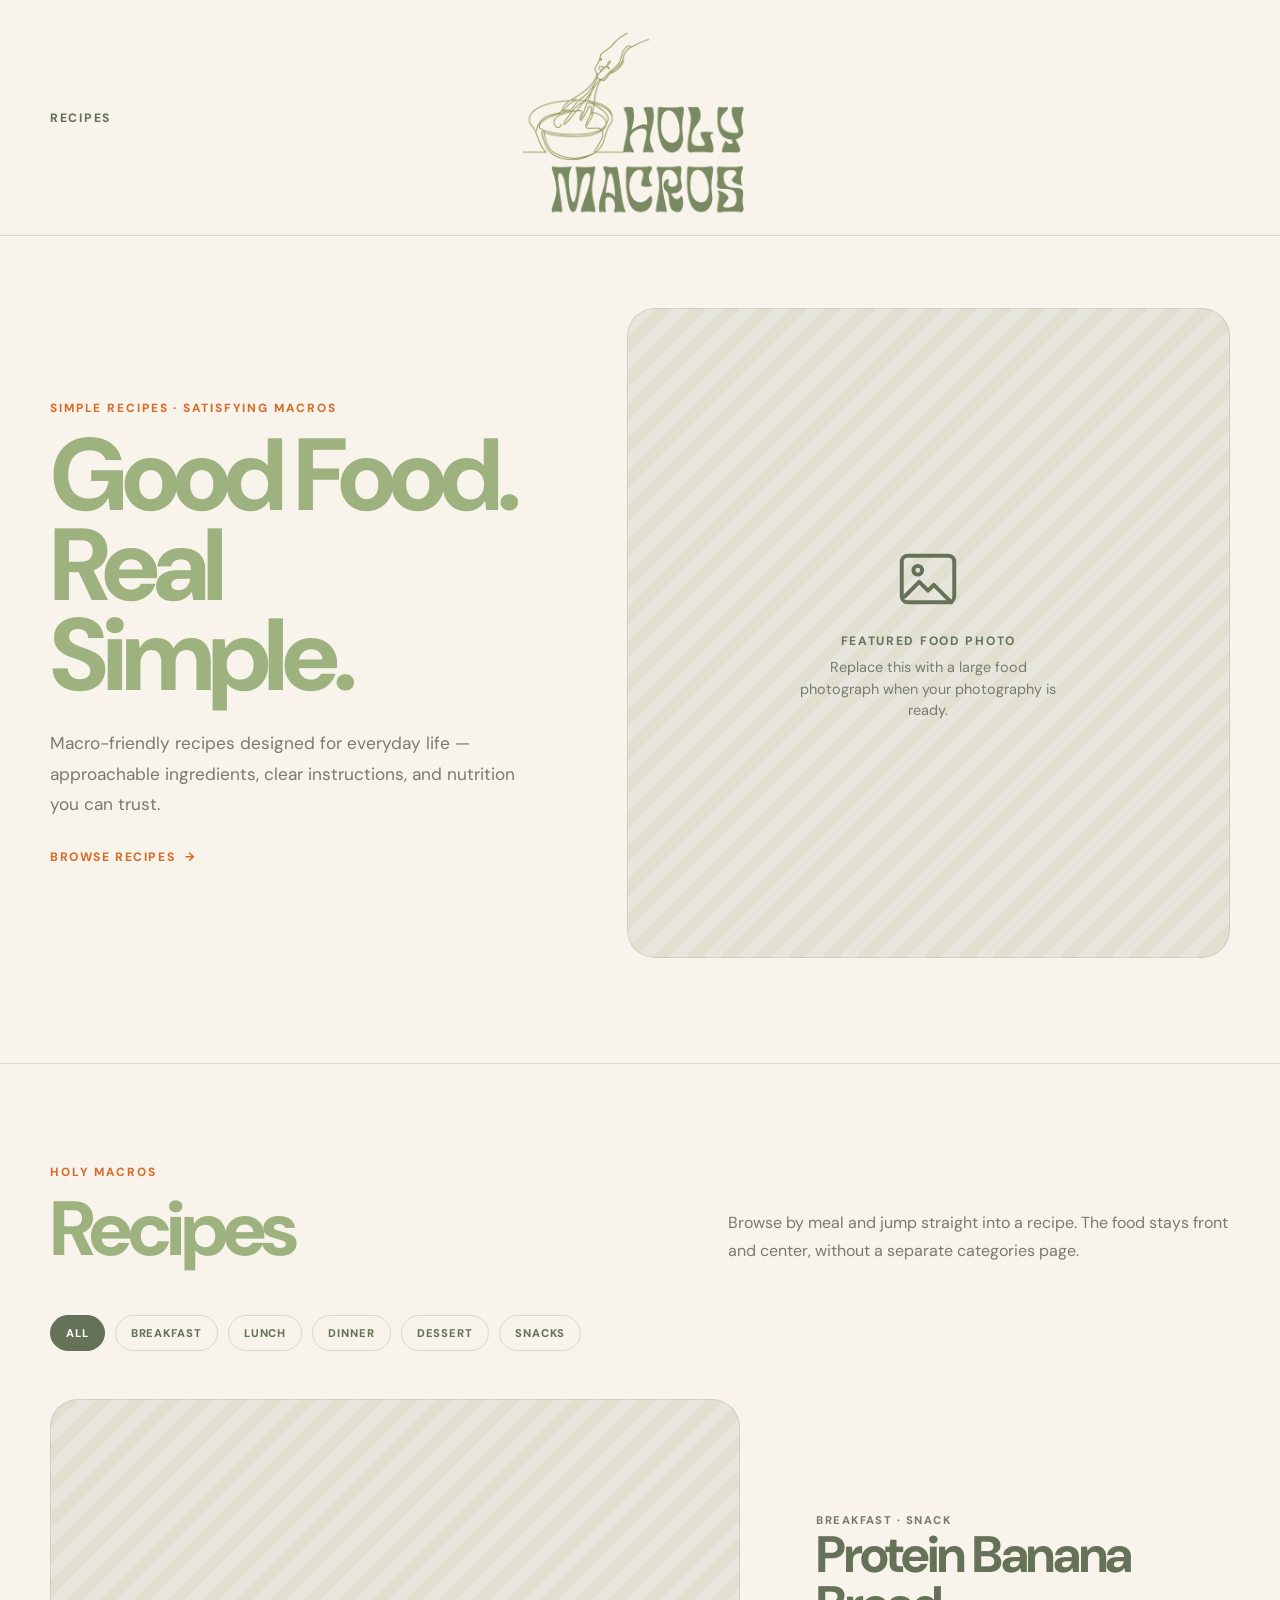
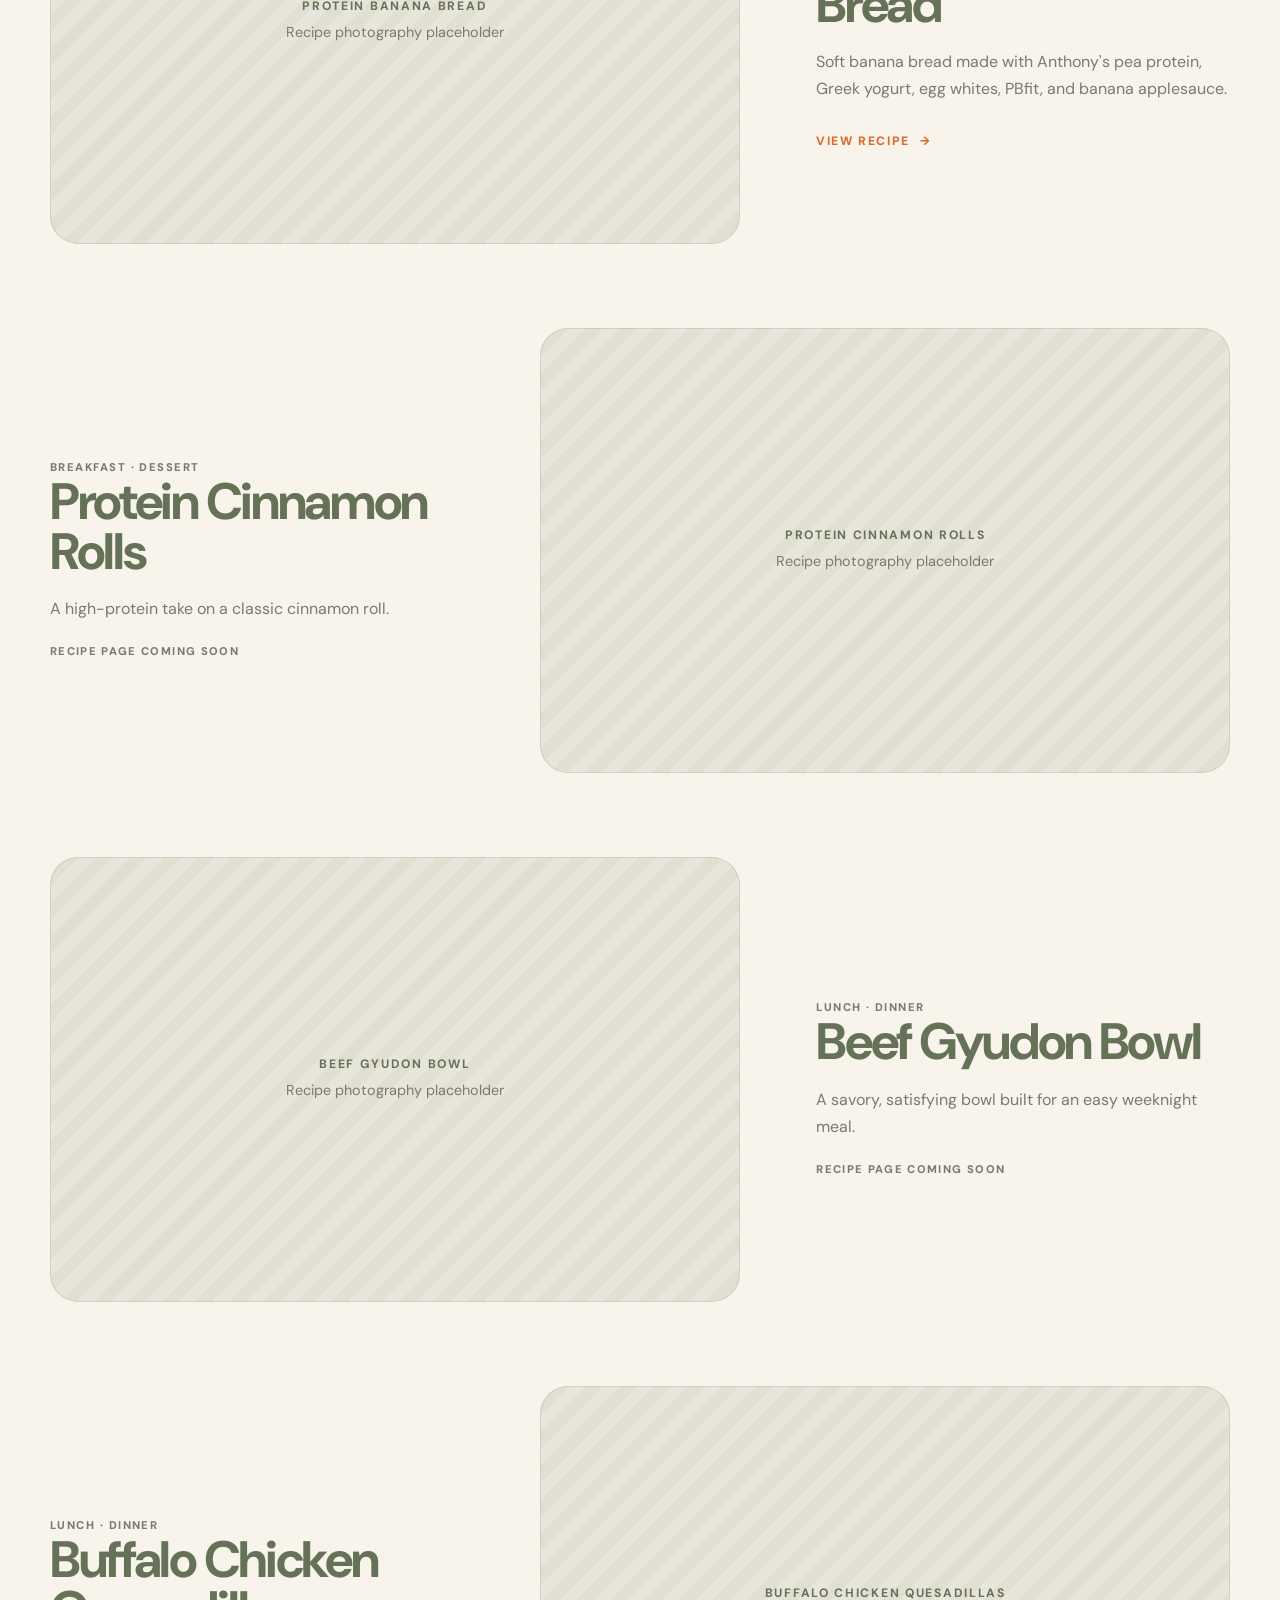
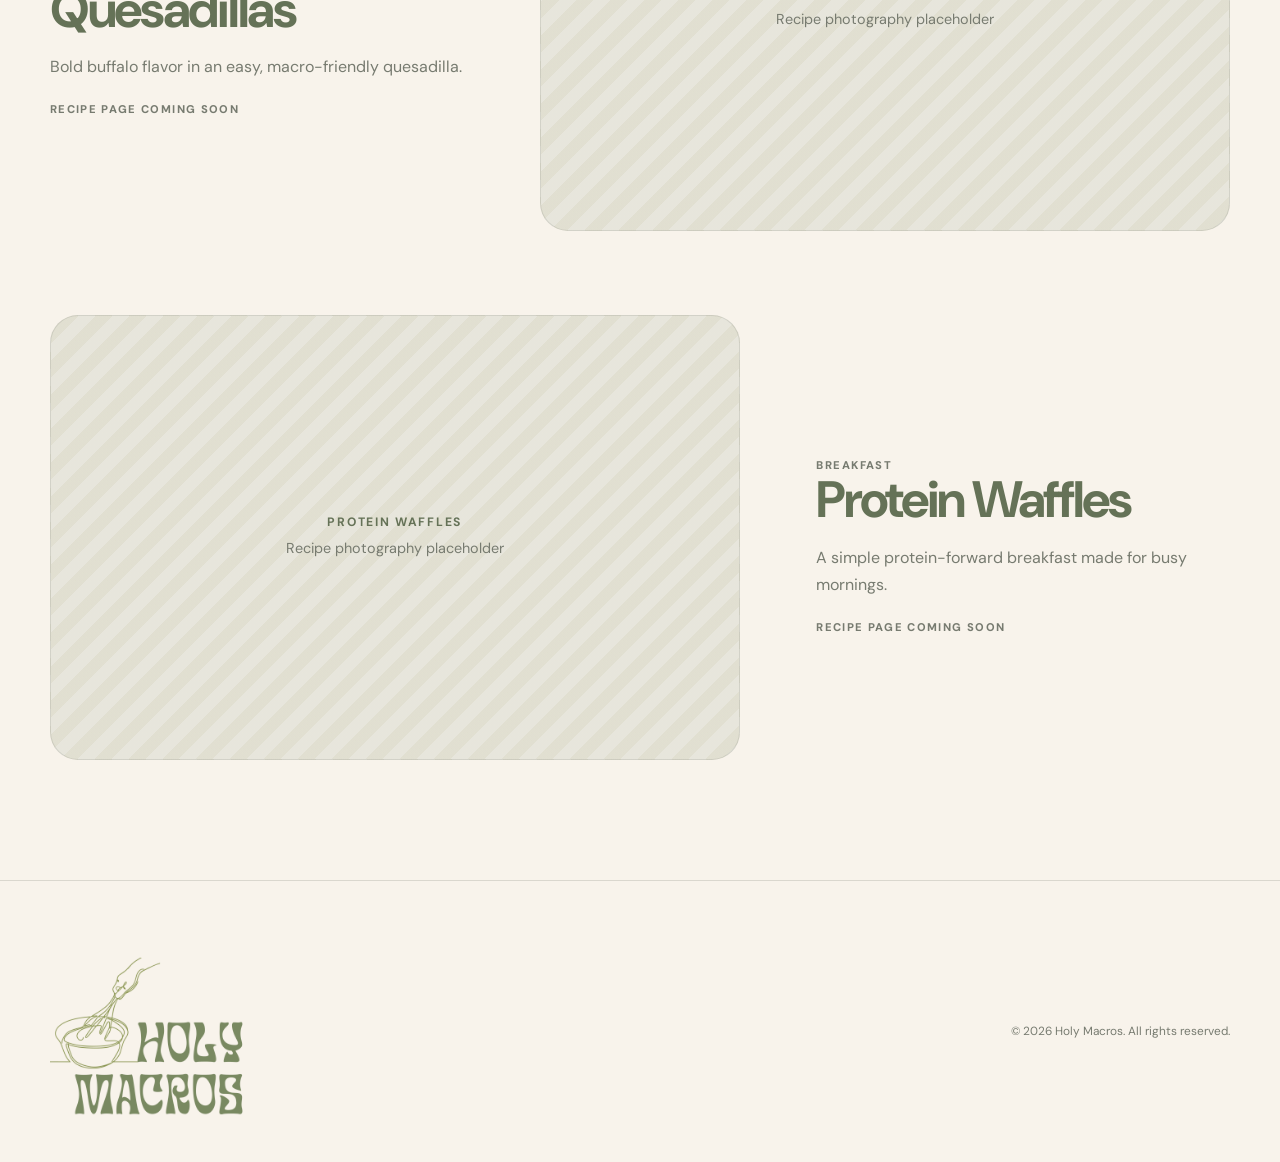
==== index.html @ 61cc047d "Update index.html" ====
<!doctype html>
<html lang="en">
<head>
  <meta charset="utf-8">
  <meta name="viewport" content="width=device-width,initial-scale=1">
  <meta name="description" content="Holy Macros — simple, macro-friendly recipes designed for real life.">
  <meta name="theme-color" content="#F8F3EB">
  <title>Holy Macros</title>
  <link rel="preconnect" href="https://fonts.googleapis.com">
  <link rel="preconnect" href="https://fonts.gstatic.com" crossorigin>
  <link href="https://fonts.googleapis.com/css2?family=DM+Sans:wght@400;500;600;700;800&display=swap" rel="stylesheet">
  <link rel="stylesheet" href="css/style.css">
</head>
<body>
<header class="site-header">
  <div class="container header-inner">
    <nav class="site-nav" aria-label="Main navigation">
      <a href="#recipes">Recipes</a>
    </nav>

    <a class="brand" href="#top" aria-label="Holy Macros home">
      <img src="assets/logo.png" alt="Holy Macros">
    </a>

    <div class="header-actions">
     
      <button class="icon-link mobile-menu-button" type="button" data-menu-button aria-label="Open menu" aria-expanded="false">
        <svg viewBox="0 0 24 24" aria-hidden="true"><path d="M4 7h16M4 12h16M4 17h16"></path></svg>
      </button>
    </div>
  </div>
</header>

<div class="mobile-menu" data-mobile-menu aria-hidden="true">
  <button class="mobile-close" data-mobile-close type="button" aria-label="Close menu">×</button>
  <nav aria-label="Mobile navigation">
    <a href="#top">Home</a>
    <a href="#recipes">Recipes</a>
  </nav>
</div>

<main id="top">
  <section class="home-hero">
    <div class="container home-hero-grid">
      <div>
        <p class="eyebrow">Simple recipes · Satisfying macros</p>
        <h1>Good Food.<br>Real Simple.</h1>
        <p class="home-hero-copy">Macro-friendly recipes designed for everyday life — approachable ingredients, clear instructions, and nutrition you can trust.</p>
        <a class="text-cta" href="#recipes">Browse Recipes <span aria-hidden="true">→</span></a>
      </div>

      <div class="photo-placeholder" role="img" aria-label="Featured food photography placeholder">
        <div>
          <svg class="placeholder-icon" viewBox="0 0 24 24" aria-hidden="true"><rect x="3" y="4" width="18" height="16" rx="2"></rect><circle cx="8.5" cy="9" r="1.5"></circle><path d="m4 18 5-5 3 3 2-2 6 6"></path></svg>
          <strong>Featured Food Photo</strong>
          <span>Replace this with a large food photograph when your photography is ready.</span>
        </div>
      </div>
    </div>
  </section>

  <section class="recipes-section" id="recipes">
    <div class="container">
      <div class="section-heading">
        <div>
          <p class="eyebrow">Holy Macros</p>
          <h2 class="section-title">Recipes</h2>
        </div>
        <p class="section-intro">Browse by meal and jump straight into a recipe. The food stays front and center, without a separate categories page.</p>
      </div>

      <div class="recipe-filters" aria-label="Filter recipes">
        <button class="filter-button active" data-filter="all" type="button">All</button>
        <button class="filter-button" data-filter="breakfast" type="button">Breakfast</button>
        <button class="filter-button" data-filter="lunch" type="button">Lunch</button>
        <button class="filter-button" data-filter="dinner" type="button">Dinner</button>
        <button class="filter-button" data-filter="dessert" type="button">Dessert</button>
        <button class="filter-button" data-filter="snacks" type="button">Snacks</button>
      </div>

      <div class="recipe-list">
        <article class="recipe-preview" data-category="breakfast snacks">
          <div class="photo-placeholder preview-photo" role="img" aria-label="Protein Banana Bread photography placeholder">
            <div><strong>Protein Banana Bread</strong><span>Recipe photography placeholder</span></div>
          </div>
          <div>
            <p class="recipe-meta-line">Breakfast · Snack</p>
            <h3>Protein Banana Bread</h3>
            <p>Soft banana bread made with Anthony's pea protein, Greek yogurt, egg whites, PBfit, and banana applesauce.</p>
            <a class="text-cta" href="recipes/protein-banana-bread.html">View Recipe <span aria-hidden="true">→</span></a>
          </div>
        </article>

        <article class="recipe-preview" data-category="breakfast dessert">
          <div class="photo-placeholder preview-photo"><div><strong>Protein Cinnamon Rolls</strong><span>Recipe photography placeholder</span></div></div>
          <div><p class="recipe-meta-line">Breakfast · Dessert</p><h3>Protein Cinnamon Rolls</h3><p>A high-protein take on a classic cinnamon roll.</p><span class="coming-soon">Recipe page coming soon</span></div>
        </article>

        <article class="recipe-preview" data-category="lunch dinner">
          <div class="photo-placeholder preview-photo"><div><strong>Beef Gyudon Bowl</strong><span>Recipe photography placeholder</span></div></div>
          <div><p class="recipe-meta-line">Lunch · Dinner</p><h3>Beef Gyudon Bowl</h3><p>A savory, satisfying bowl built for an easy weeknight meal.</p><span class="coming-soon">Recipe page coming soon</span></div>
        </article>

        <article class="recipe-preview" data-category="lunch dinner">
          <div class="photo-placeholder preview-photo"><div><strong>Buffalo Chicken Quesadillas</strong><span>Recipe photography placeholder</span></div></div>
          <div><p class="recipe-meta-line">Lunch · Dinner</p><h3>Buffalo Chicken Quesadillas</h3><p>Bold buffalo flavor in an easy, macro-friendly quesadilla.</p><span class="coming-soon">Recipe page coming soon</span></div>
        </article>

        <article class="recipe-preview" data-category="breakfast">
          <div class="photo-placeholder preview-photo"><div><strong>Protein Waffles</strong><span>Recipe photography placeholder</span></div></div>
          <div><p class="recipe-meta-line">Breakfast</p><h3>Protein Waffles</h3><p>A simple protein-forward breakfast made for busy mornings.</p><span class="coming-soon">Recipe page coming soon</span></div>
        </article>
      </div>
    </div>
  </section>
</main>

<footer class="site-footer">
  <div class="container footer-inner">
    <a href="#top"><img class="footer-logo" src="assets/logo.png" alt="Holy Macros"></a>
    <div class="copyright">© <span data-current-year></span> Holy Macros. All rights reserved.</div>
  </div>
</footer>

<script src="js/script.js"></script>
</body>
</html>
---- css/style.css ----
:root {
  --cream: #F8F3EB;
  --cream-deep: #EFE8DB;
  --green: #9DB27F;
  --green-dark: #657257;
  --orange: #D96B2B;
  --ink: #3F4439;
  --muted: #777B70;
  --line: rgba(63, 68, 57, 0.16);
  --content: 1180px;
}

* { box-sizing: border-box; }
html { scroll-behavior: smooth; }
body {
  margin: 0;
  min-width: 320px;
  background: var(--cream);
  color: var(--ink);
  font-family: "DM Sans", Arial, sans-serif;
  -webkit-font-smoothing: antialiased;
}
body.menu-open { overflow: hidden; }
img { display: block; max-width: 100%; }
a { color: inherit; text-decoration: none; }
button, input { font: inherit; }
button { cursor: pointer; }

.container {
  width: min(calc(100% - 40px), var(--content));
  margin-inline: auto;
}

.eyebrow {
  margin: 0 0 14px;
  color: var(--orange);
  font-size: 0.74rem;
  font-weight: 800;
  letter-spacing: 0.16em;
  text-transform: uppercase;
}

.site-header {
  position: sticky;
  top: 0;
  z-index: 30;
  border-bottom: 1px solid var(--line);
  background: rgba(248, 243, 235, 0.97);
  backdrop-filter: blur(12px);
}

.header-inner {
  min-height: 108px;
  display: grid;
  grid-template-columns: 1fr auto 1fr;
  align-items: center;
  gap: 24px;
}

.site-nav {
  display: flex;
  align-items: center;
  gap: 28px;
}

.site-nav a,
.header-link {
  color: var(--green-dark);
  font-size: 0.76rem;
  font-weight: 800;
  letter-spacing: 0.14em;
  text-transform: uppercase;
}

.brand {
  width: 235px;
  justify-self: center;
}

.header-actions {
  justify-self: end;
  display: flex;
  align-items: center;
  gap: 8px;
}

.icon-link {
  width: 42px;
  height: 42px;
  display: grid;
  place-items: center;
  border-radius: 50%;
  color: var(--green-dark);
}

.icon-link:hover,
.icon-link:focus-visible {
  color: var(--orange);
  background: rgba(157, 178, 127, 0.13);
}

.icon-link svg {
  width: 21px;
  height: 21px;
  fill: none;
  stroke: currentColor;
  stroke-width: 1.8;
  stroke-linecap: round;
  stroke-linejoin: round;
}

.mobile-menu-button { display: none; border: 0; background: transparent; }

.mobile-menu {
  position: fixed;
  inset: 0;
  z-index: 60;
  display: grid;
  place-items: center;
  background: rgba(248, 243, 235, 0.99);
  opacity: 0;
  pointer-events: none;
  transition: opacity 180ms ease;
}

.mobile-menu.open {
  opacity: 1;
  pointer-events: auto;
}

.mobile-menu nav {
  display: grid;
  gap: 24px;
  text-align: center;
}

.mobile-menu nav a {
  color: var(--green-dark);
  font-size: 2.1rem;
  font-weight: 800;
}

.mobile-close {
  position: absolute;
  top: 22px;
  right: 22px;
  border: 0;
  background: transparent;
  color: var(--green-dark);
  font-size: 2rem;
}

/* Homepage */
.home-hero { padding: 72px 0 105px; }

.home-hero-grid {
  display: grid;
  grid-template-columns: minmax(0, 0.88fr) minmax(440px, 1.12fr);
  gap: clamp(50px, 8vw, 105px);
  align-items: center;
}

.home-hero h1,
.recipe-hero h1,
.section-title {
  margin: 0;
  color: var(--green);
  font-weight: 800;
  letter-spacing: -0.06em;
}

.home-hero h1 {
  font-size: clamp(4rem, 8vw, 7.8rem);
  line-height: 0.88;
}

.home-hero-copy {
  max-width: 560px;
  margin: 28px 0 0;
  color: var(--muted);
  font-size: 1.08rem;
  line-height: 1.75;
}

.text-cta {
  display: inline-flex;
  align-items: center;
  gap: 10px;
  margin-top: 30px;
  color: var(--orange);
  font-size: 0.76rem;
  font-weight: 800;
  letter-spacing: 0.13em;
  text-transform: uppercase;
}

.photo-placeholder {
  min-height: 560px;
  display: grid;
  place-items: center;
  padding: 34px;
  border: 1px solid rgba(63, 68, 57, 0.12);
  border-radius: 28px;
  background:
    linear-gradient(rgba(157,178,127,.07), rgba(157,178,127,.07)),
    repeating-linear-gradient(-45deg, rgba(255,255,255,.23) 0, rgba(255,255,255,.23) 12px, rgba(157,178,127,.03) 12px, rgba(157,178,127,.03) 24px),
    #E8E4DA;
  color: var(--green-dark);
  text-align: center;
}

.home-hero .photo-placeholder { min-height: 650px; }

.placeholder-icon {
  width: 70px;
  height: 70px;
  margin: 0 auto 14px;
  fill: none;
  stroke: currentColor;
  stroke-width: 1.35;
  stroke-linecap: round;
  stroke-linejoin: round;
}

.photo-placeholder strong {
  display: block;
  font-size: 0.76rem;
  letter-spacing: 0.14em;
  text-transform: uppercase;
}

.photo-placeholder span {
  display: block;
  max-width: 270px;
  margin: 8px auto 0;
  color: var(--muted);
  font-size: 0.9rem;
  line-height: 1.5;
}

.recipes-section {
  padding: 100px 0 120px;
  border-top: 1px solid var(--line);
}

.section-heading {
  display: grid;
  grid-template-columns: 1fr 0.8fr;
  gap: 50px;
  align-items: end;
  margin-bottom: 50px;
}

.section-title {
  font-size: clamp(3rem, 6vw, 5.8rem);
  line-height: 0.92;
}

.section-intro {
  margin: 0;
  color: var(--muted);
  line-height: 1.75;
}

.recipe-filters {
  display: flex;
  flex-wrap: wrap;
  gap: 10px;
  margin-bottom: 48px;
}

.filter-button {
  padding: 10px 15px;
  border: 1px solid var(--line);
  border-radius: 999px;
  background: transparent;
  color: var(--green-dark);
  font-size: 0.7rem;
  font-weight: 800;
  letter-spacing: 0.08em;
  text-transform: uppercase;
}

.filter-button:hover,
.filter-button.active {
  border-color: var(--green-dark);
  background: var(--green-dark);
  color: #fff;
}

.recipe-list {
  display: grid;
  gap: 84px;
}

.recipe-preview {
  display: grid;
  grid-template-columns: 1.25fr 0.75fr;
  gap: clamp(35px, 6vw, 80px);
  align-items: center;
}

.recipe-preview:nth-child(even) {
  grid-template-columns: 0.75fr 1.25fr;
}

.recipe-preview:nth-child(even) .preview-photo { order: 2; }

.preview-photo { min-height: 445px; }

.recipe-meta-line {
  margin: 0 0 12px;
  color: var(--orange);
  font-size: 0.7rem;
  font-weight: 800;
  letter-spacing: 0.13em;
  text-transform: uppercase;
}

.recipe-preview h3 {
  margin: 0;
  color: var(--green-dark);
  font-size: clamp(2.2rem, 4vw, 4.3rem);
  line-height: 0.98;
  letter-spacing: -0.045em;
}

.recipe-preview p {
  margin: 18px 0 0;
  color: var(--muted);
  line-height: 1.7;
}

.coming-soon {
  display: inline-block;
  margin-top: 22px;
  color: var(--muted);
  font-size: 0.7rem;
  font-weight: 800;
  letter-spacing: 0.12em;
  text-transform: uppercase;
}

/* Recipe page */
.breadcrumb {
  padding: 28px 0 0;
  color: var(--muted);
  font-size: 0.76rem;
}

.breadcrumb a:hover { color: var(--orange); }

.recipe-hero { padding: 45px 0 90px; }

.recipe-hero-grid {
  display: grid;
  grid-template-columns: minmax(0, 0.92fr) minmax(460px, 1.08fr);
  gap: clamp(50px, 7vw, 92px);
  align-items: center;
}

.recipe-hero h1 {
  font-size: clamp(3.8rem, 7.3vw, 7rem);
  line-height: 0.89;
}

.recipe-intro {
  max-width: 585px;
  margin: 26px 0 0;
  color: var(--muted);
  font-size: 1.04rem;
  line-height: 1.75;
}

.recipe-meta-grid {
  display: grid;
  grid-template-columns: repeat(3, 1fr);
  gap: 18px;
  margin-top: 30px;
  padding-top: 25px;
  border-top: 1px solid var(--line);
}

.recipe-meta-grid small,
.fact small {
  display: block;
  margin-bottom: 6px;
  color: var(--muted);
  font-size: 0.67rem;
  font-weight: 800;
  letter-spacing: 0.11em;
  text-transform: uppercase;
}

.recipe-meta-grid strong { font-size: 0.94rem; }

.macro-card {
  margin-top: 30px;
  padding: 25px 0;
  border-top: 1px solid var(--line);
  border-bottom: 1px solid var(--line);
}

.macro-heading {
  display: flex;
  justify-content: space-between;
  gap: 18px;
  align-items: end;
  margin-bottom: 18px;
}

.macro-heading strong {
  color: var(--green-dark);
  font-size: 0.8rem;
  letter-spacing: 0.1em;
  text-transform: uppercase;
}

.macro-heading span {
  color: var(--muted);
  font-size: 0.75rem;
}

.macro-grid {
  display: grid;
  grid-template-columns: repeat(4, 1fr);
  gap: 12px;
}

.macro {
  padding-right: 10px;
  border-right: 1px solid var(--line);
}

.macro:last-child { border-right: 0; }

.macro b {
  display: block;
  color: var(--green-dark);
  font-size: 1.65rem;
  line-height: 1;
}

.macro span {
  display: block;
  margin-top: 6px;
  color: var(--muted);
  font-size: 0.67rem;
  font-weight: 700;
  letter-spacing: 0.08em;
  text-transform: uppercase;
}

.recipe-tools {
  display: flex;
  flex-wrap: wrap;
  gap: 10px;
  margin-top: 26px;
}

.recipe-tool {
  min-height: 45px;
  display: inline-flex;
  align-items: center;
  padding: 0 17px;
  border: 1px solid var(--line);
  border-radius: 999px;
  background: transparent;
  color: var(--green-dark);
  font-size: 0.7rem;
  font-weight: 800;
  letter-spacing: 0.1em;
  text-transform: uppercase;
}

.recipe-tool:hover,
.recipe-tool:focus-visible {
  border-color: var(--green-dark);
  background: var(--green-dark);
  color: #fff;
}

.recipe-hero-media { min-height: 660px; }
.recipe-hero-image {
  width: 100%;
  min-height: 660px;
  max-height: 760px;
  object-fit: cover;
  border-radius: 28px;
}

.recipe-facts {
  padding: 58px 0;
  border-top: 1px solid var(--line);
  border-bottom: 1px solid var(--line);
}

.facts-grid {
  display: grid;
  grid-template-columns: repeat(4, 1fr);
  gap: 25px;
}

.fact small {
  color: var(--orange);
  letter-spacing: 0.12em;
}

.fact strong { color: var(--green-dark); }

.editorial-section { padding: 82px 0; }

.editorial-grid {
  display: grid;
  grid-template-columns: 0.7fr 1.3fr;
  gap: clamp(50px, 8vw, 110px);
}

.editorial-section .section-title {
  font-size: clamp(2.7rem, 5vw, 5rem);
}

.why-grid {
  display: grid;
  grid-template-columns: 1fr 1fr;
  gap: 28px 35px;
}

.why-item {
  padding-top: 18px;
  border-top: 1px solid var(--line);
}

.why-item strong {
  display: block;
  margin-bottom: 8px;
  color: var(--green-dark);
}

.why-item p,
.tip {
  margin: 0;
  color: var(--muted);
  line-height: 1.65;
}

.recipe-content {
  padding: 92px 0 105px;
  background: var(--cream-deep);
}

.recipe-content-grid {
  display: grid;
  grid-template-columns: 0.75fr 1.25fr;
  gap: clamp(60px, 9vw, 125px);
  align-items: start;
}

.section-label {
  margin: 0 0 13px;
  color: var(--orange);
  font-size: 0.7rem;
  font-weight: 800;
  letter-spacing: 0.14em;
  text-transform: uppercase;
}

.ingredient-list {
  list-style: none;
  margin: 30px 0 0;
  padding: 0;
}

.ingredient-list li {
  padding: 14px 0;
  border-bottom: 1px solid rgba(63,68,57,.14);
}

.ingredient-list label {
  display: grid;
  grid-template-columns: 22px 1fr;
  gap: 12px;
  align-items: start;
  line-height: 1.55;
  cursor: pointer;
}

.ingredient-list input {
  width: 17px;
  height: 17px;
  margin-top: 3px;
  accent-color: var(--green-dark);
}

.ingredient-list input:checked + span {
  color: var(--muted);
  text-decoration: line-through;
}

.instructions {
  counter-reset: recipe-step;
  display: grid;
  gap: 30px;
  margin-top: 30px;
}

.recipe-step {
  counter-increment: recipe-step;
  display: grid;
  grid-template-columns: 54px 1fr;
  gap: 18px;
  padding-bottom: 30px;
  border-bottom: 1px solid rgba(63,68,57,.14);
}

.recipe-step::before {
  content: counter(recipe-step, decimal-leading-zero);
  color: var(--green);
  font-size: 1.35rem;
  font-weight: 800;
}

.recipe-step h3 {
  margin: 0 0 7px;
  font-size: 1.05rem;
}

.recipe-step p {
  margin: 0;
  color: var(--muted);
  line-height: 1.75;
}

.tips-list { display: grid; }
.tip { padding: 17px 0; border-bottom: 1px solid var(--line); }

.nutrition-section {
  padding: 90px 0;
  background: var(--green-dark);
  color: #fff;
}

.nutrition-section .section-title { color: #fff; }
.nutrition-section .eyebrow { color: #F2B083; }

.nutrition-grid {
  display: grid;
  grid-template-columns: repeat(3, 1fr);
  gap: 18px;
  margin-top: 35px;
}

.nutrition-panel {
  padding-top: 20px;
  border-top: 1px solid rgba(255,255,255,.26);
}

.nutrition-panel h3 { margin: 0 0 17px; font-size: 1rem; }
.nutrition-panel dl { display: grid; gap: 9px; margin: 0; }
.nutrition-panel dl div {
  display: flex;
  justify-content: space-between;
  gap: 20px;
  color: rgba(255,255,255,.8);
}
.nutrition-panel dt, .nutrition-panel dd { margin: 0; }

.nutrition-note {
  margin: 28px 0 0;
  color: rgba(255,255,255,.66);
  font-size: 0.76rem;
  line-height: 1.6;
}

.more-recipes { padding: 90px 0; }

.more-grid {
  display: grid;
  grid-template-columns: repeat(2, 1fr);
  gap: 35px;
  margin-top: 35px;
}

.more-item {
  padding-top: 18px;
  border-top: 1px solid var(--line);
}

.more-item small {
  color: var(--orange);
  font-size: 0.67rem;
  font-weight: 800;
  letter-spacing: 0.12em;
  text-transform: uppercase;
}

.more-item h3 {
  margin: 10px 0 0;
  color: var(--green-dark);
  font-size: 1.5rem;
}

.more-item p { color: var(--muted); line-height: 1.6; }

.site-footer {
  padding: 48px 0 28px;
  border-top: 1px solid var(--line);
}

.footer-inner {
  display: flex;
  justify-content: space-between;
  gap: 30px;
  align-items: center;
}

.footer-logo { width: 205px; }

.copyright {
  color: var(--muted);
  font-size: 0.74rem;
}

.toast {
  position: fixed;
  left: 50%;
  bottom: 24px;
  z-index: 80;
  padding: 11px 16px;
  border-radius: 999px;
  background: var(--ink);
  color: #fff;
  font-size: 0.78rem;
  opacity: 0;
  pointer-events: none;
  transform: translate(-50%, 20px);
  transition: 180ms ease;
}

.toast.show {
  opacity: 1;
  transform: translate(-50%, 0);
}

@media (max-width: 900px) {
  .header-inner { grid-template-columns: 1fr auto; min-height: 92px; }
  .site-nav, .header-link { display: none; }
  .brand { width: 195px; justify-self: start; }
  .mobile-menu-button { display: grid; }
  .home-hero-grid,
  .section-heading,
  .recipe-preview,
  .recipe-preview:nth-child(even),
  .recipe-hero-grid,
  .editorial-grid,
  .recipe-content-grid {
    grid-template-columns: 1fr;
  }
  .recipe-preview:nth-child(even) .preview-photo { order: 0; }
  .home-hero .photo-placeholder,
  .recipe-hero-media,
  .recipe-hero-image { min-height: 500px; }
  .facts-grid { grid-template-columns: repeat(2, 1fr); }
}

@media (max-width: 600px) {
  .container { width: min(calc(100% - 28px), var(--content)); }
  .home-hero { padding: 48px 0 76px; }
  .home-hero h1 { font-size: clamp(3.6rem, 17vw, 5rem); }
  .recipe-hero h1 { font-size: clamp(3.4rem, 16vw, 5rem); }
  .home-hero .photo-placeholder,
  .recipe-hero-media,
  .recipe-hero-image { min-height: 380px; border-radius: 22px; }
  .recipes-section { padding: 75px 0 90px; }
  .recipe-list { gap: 65px; }
  .recipe-meta-grid,
  .macro-grid,
  .nutrition-grid,
  .more-grid { grid-template-columns: 1fr; }
  .macro { border-right: 0; border-bottom: 1px solid var(--line); padding: 0 0 13px; }
  .why-grid { grid-template-columns: 1fr; }
  .recipe-step { grid-template-columns: 42px 1fr; }
  .footer-inner { display: grid; }
}

@media print {
  .site-header,
  .breadcrumb,
  .recipe-hero-media,
  .recipe-tools,
  .recipe-facts,
  .why-section,
  .tips-section,
  .more-recipes,
  .site-footer,
  .toast { display: none !important; }
  body,
  .recipe-content,
  .nutrition-section { background: #fff; color: #000; }
  .recipe-hero,
  .recipe-content,
  .nutrition-section { padding: 20px 0; }
  .recipe-hero-grid,
  .recipe-content-grid { display: block; }
  .recipe-hero h1,
  .section-title,
  .nutrition-section .section-title { color: #000; }
  .nutrition-panel dl div,
  .nutrition-note { color: #000; }
}
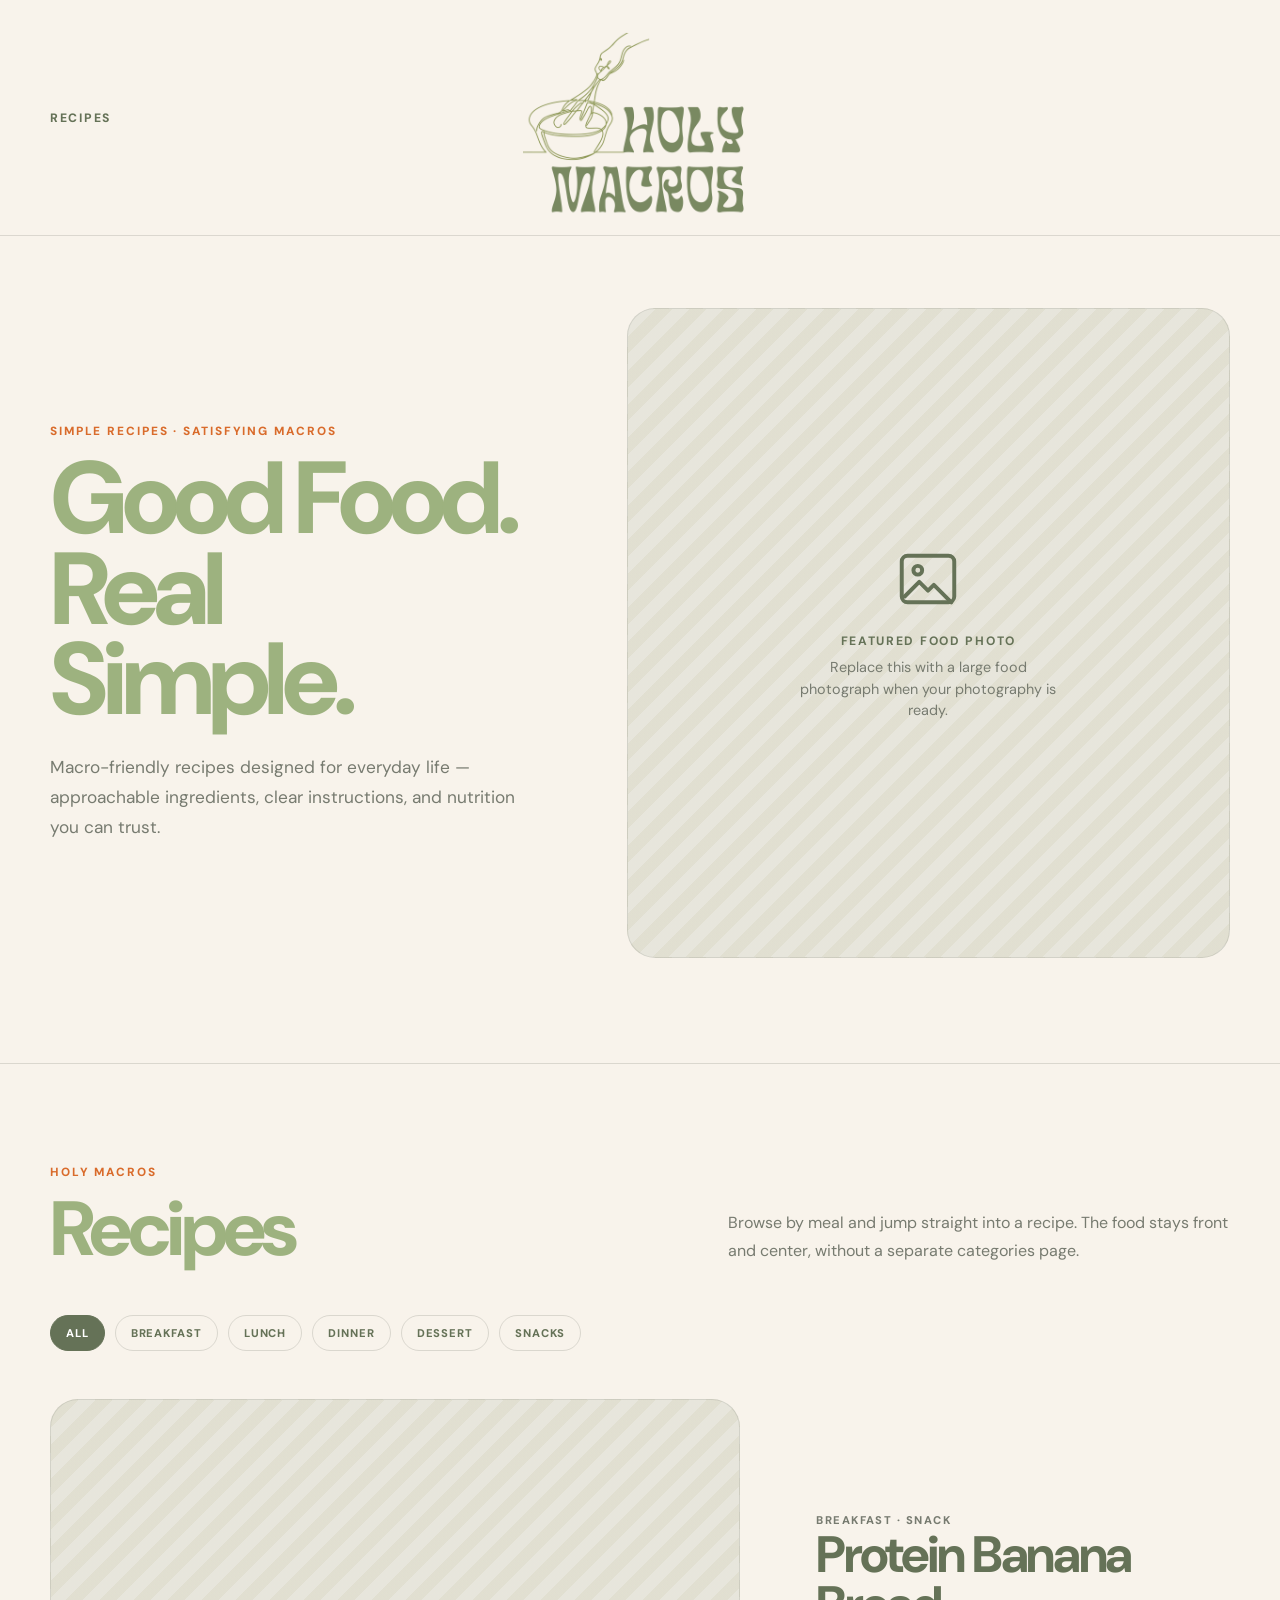
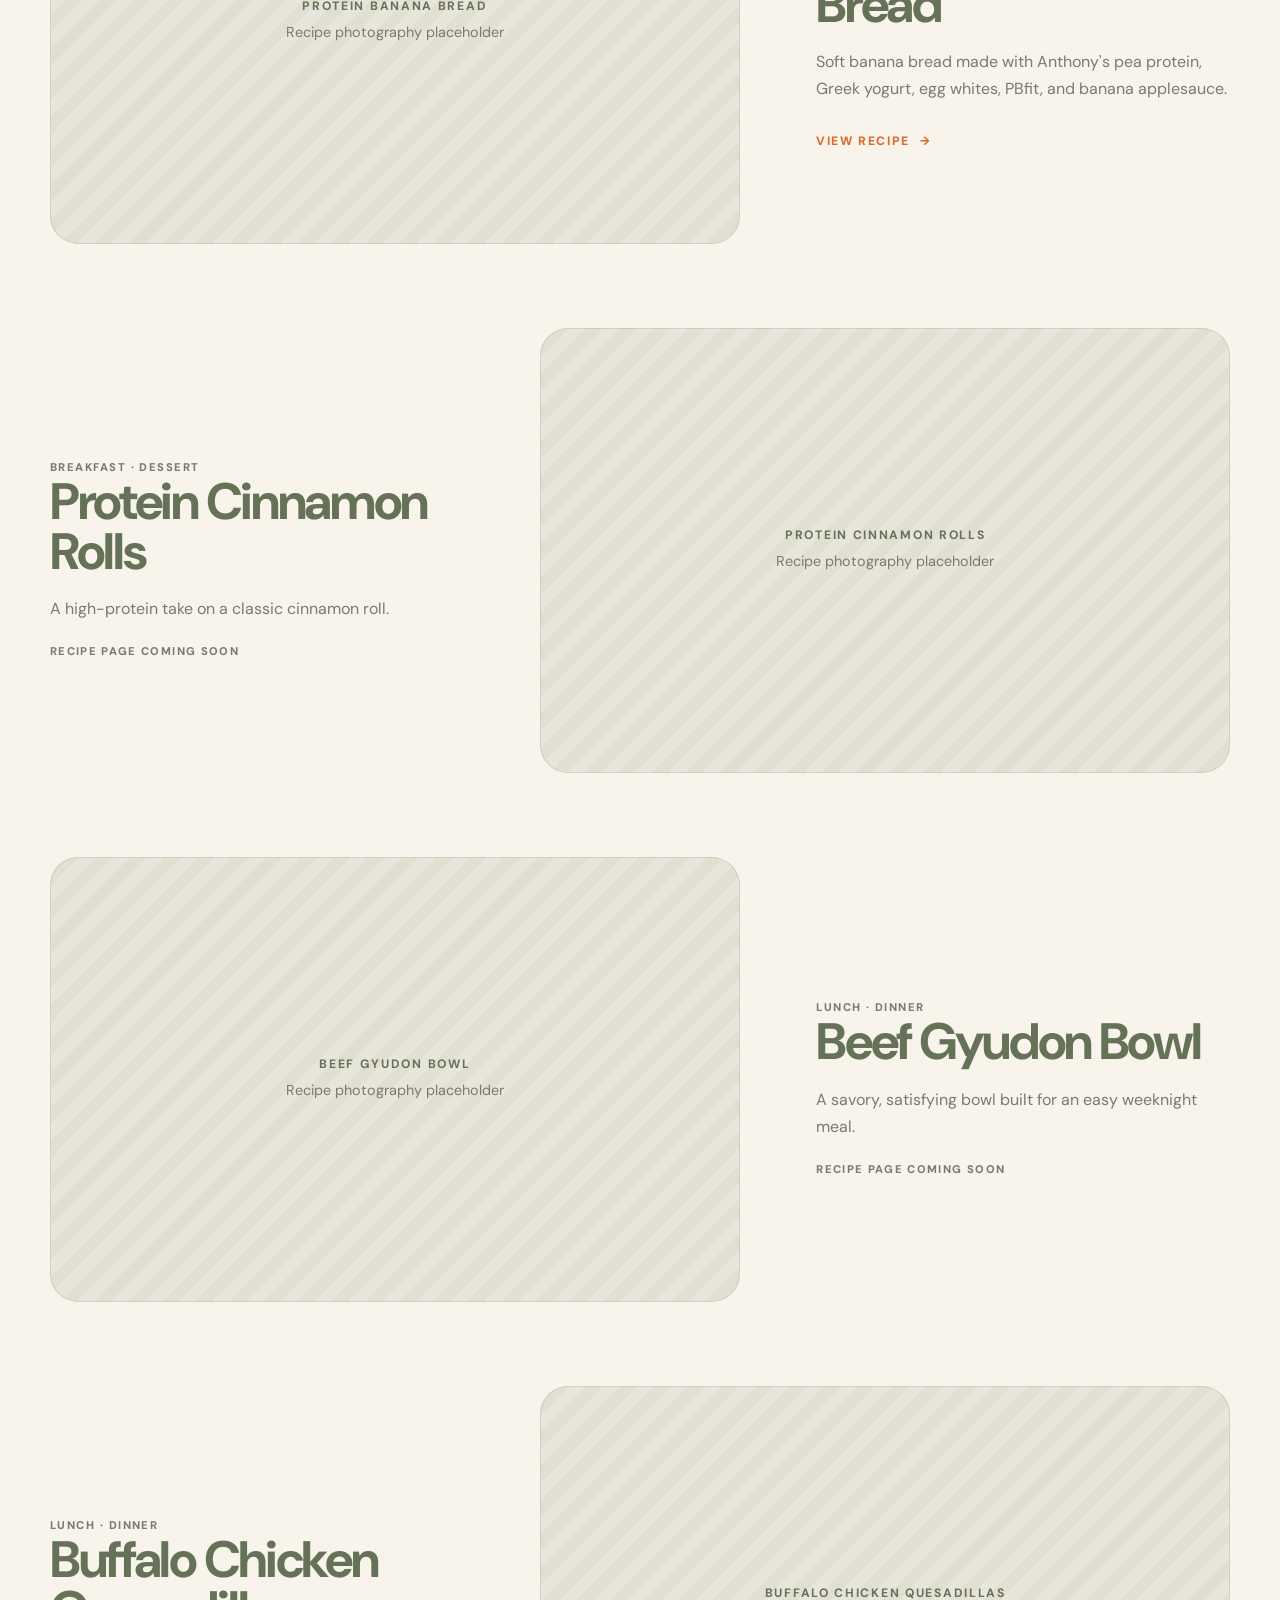
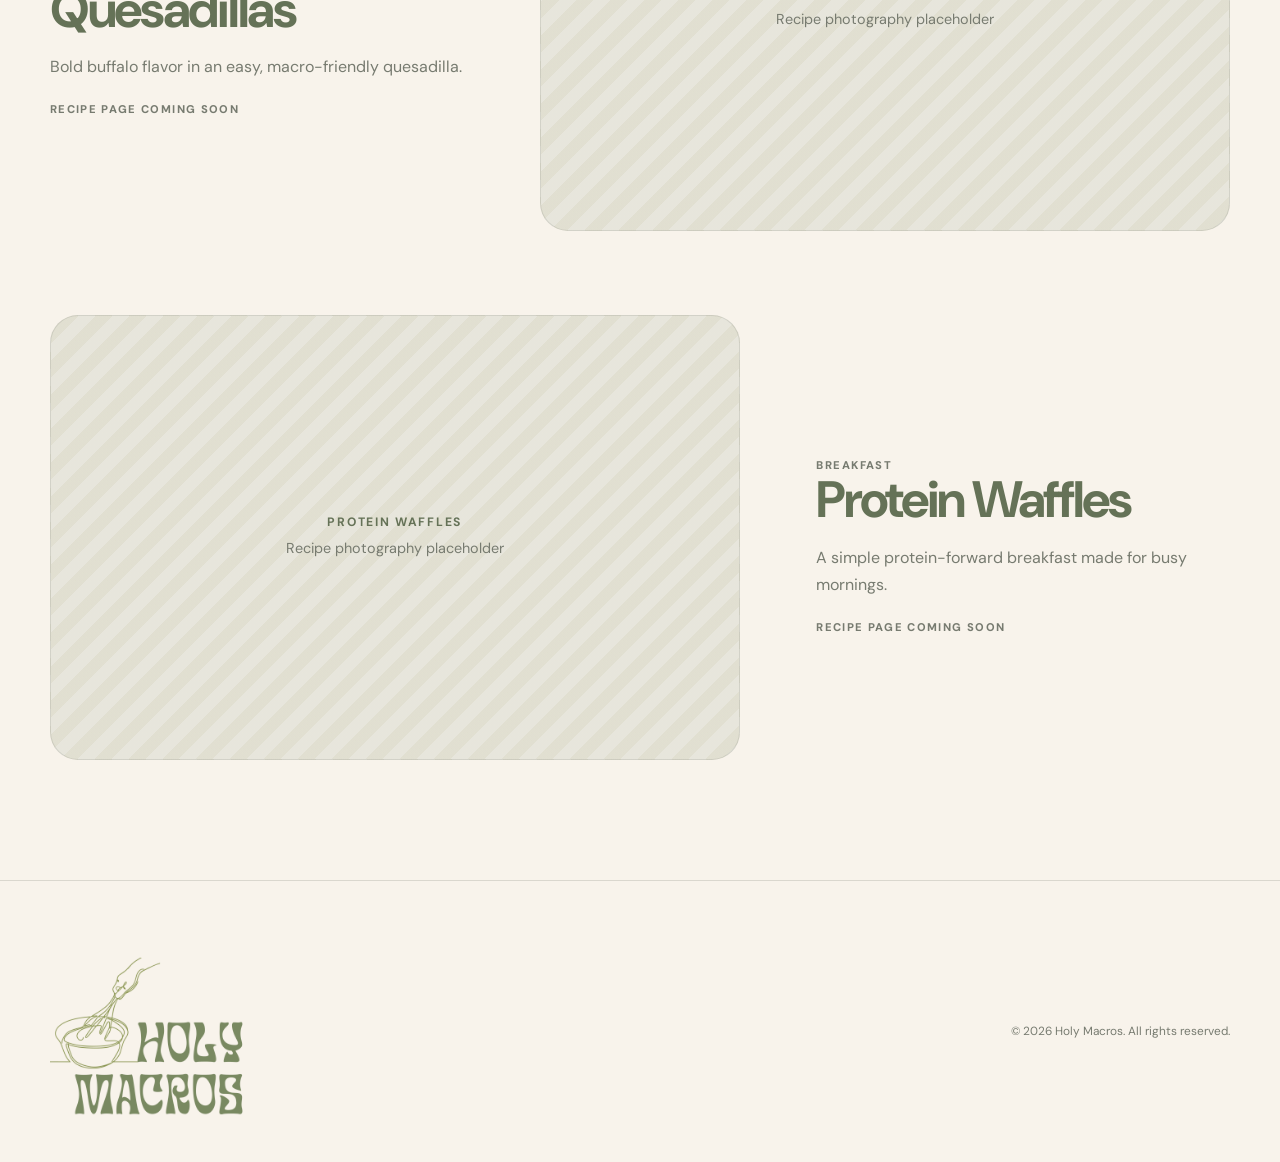
==== commit 1aeafcc7: "Update index.html" ====
--- a/index.html
+++ b/index.html
@@ -46,7 +46,7 @@
         <p class="eyebrow">Simple recipes · Satisfying macros</p>
         <h1>Good Food.<br>Real Simple.</h1>
         <p class="home-hero-copy">Macro-friendly recipes designed for everyday life — approachable ingredients, clear instructions, and nutrition you can trust.</p>
-        <a class="text-cta" href="#recipes">Browse Recipes <span aria-hidden="true">→</span></a>
+       
       </div>
 
       <div class="photo-placeholder" role="img" aria-label="Featured food photography placeholder">
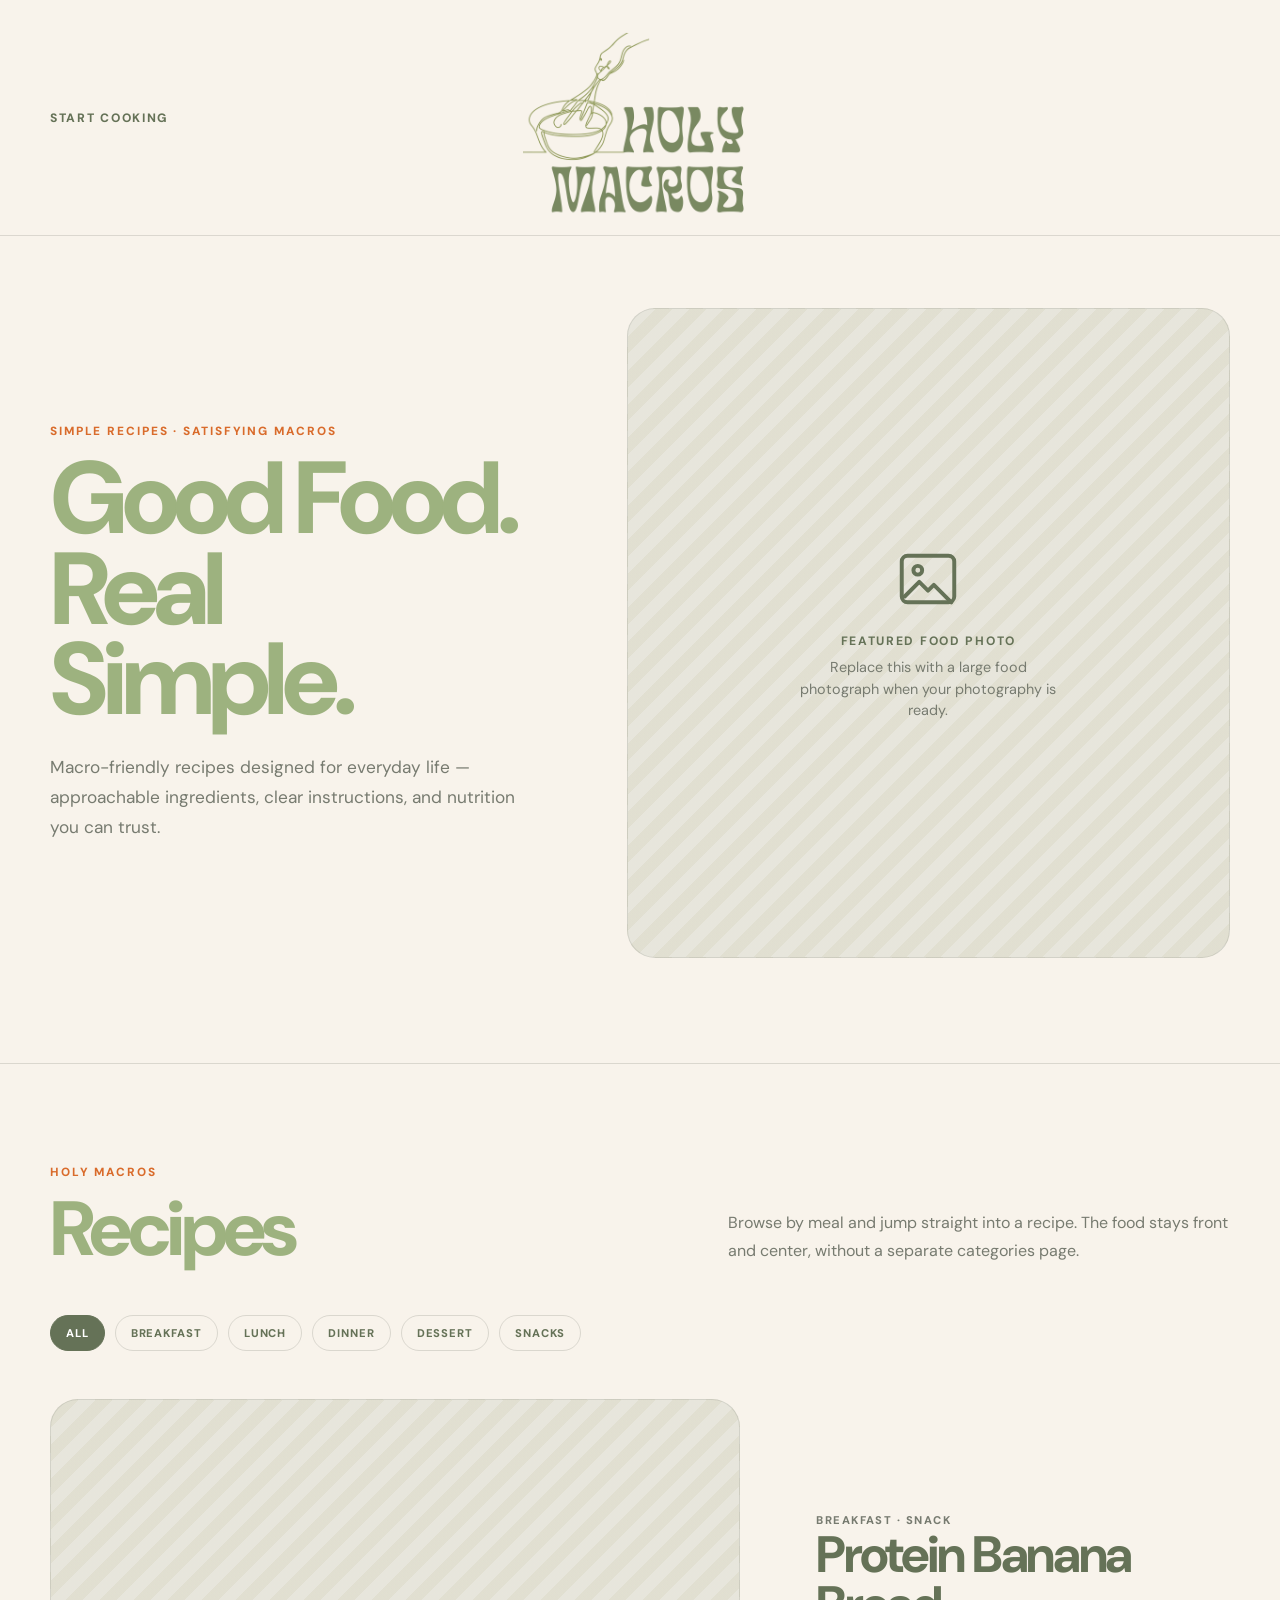
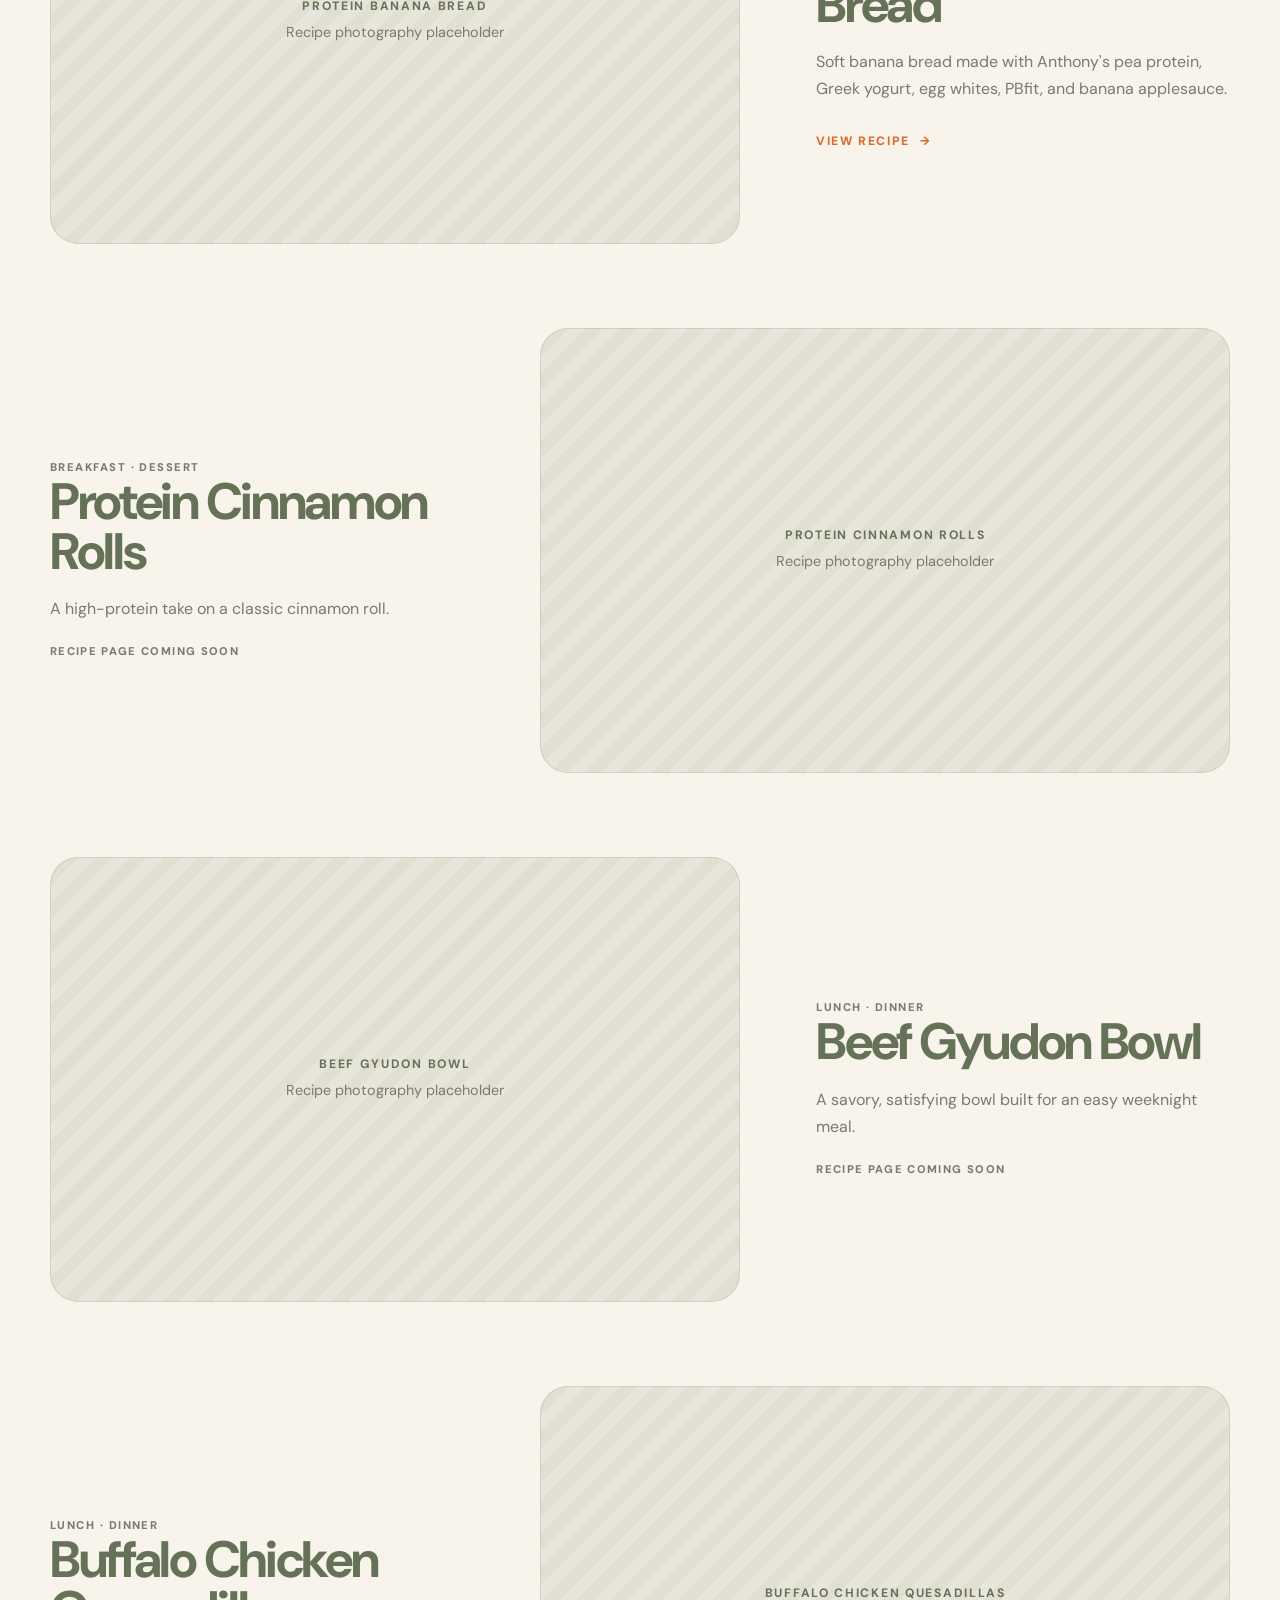
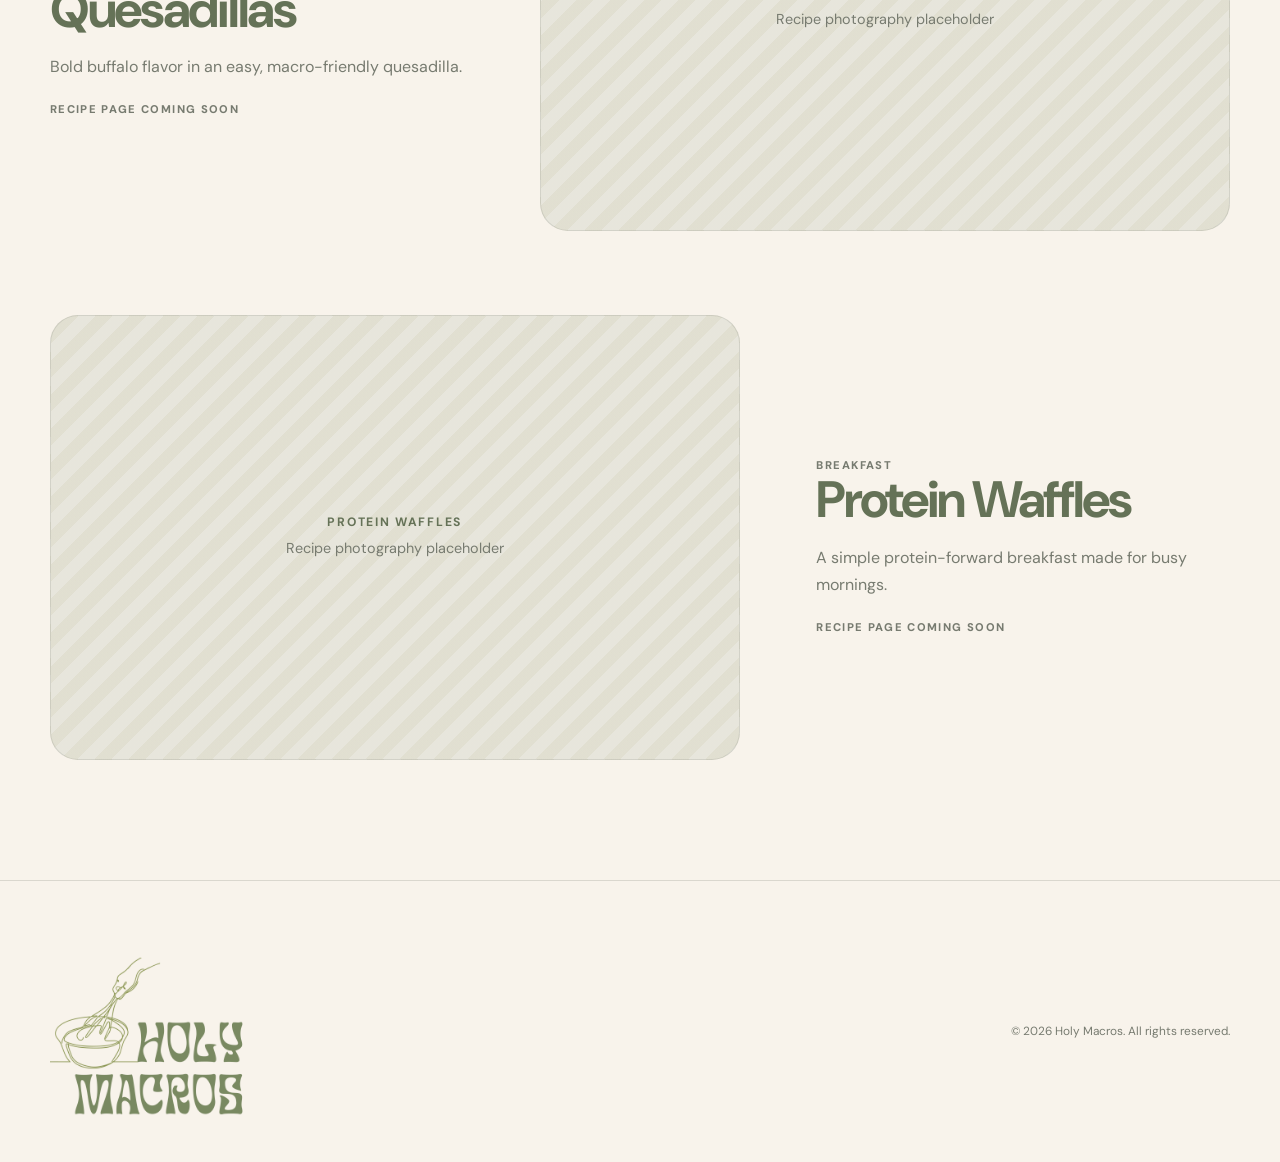
==== commit 50eecc44: "Update index.html" ====
--- a/index.html
+++ b/index.html
@@ -15,7 +15,7 @@
 <header class="site-header">
   <div class="container header-inner">
     <nav class="site-nav" aria-label="Main navigation">
-      <a href="#recipes">Recipes</a>
+      <a href="#recipes">Start Cooking</a>
     </nav>
 
     <a class="brand" href="#top" aria-label="Holy Macros home">
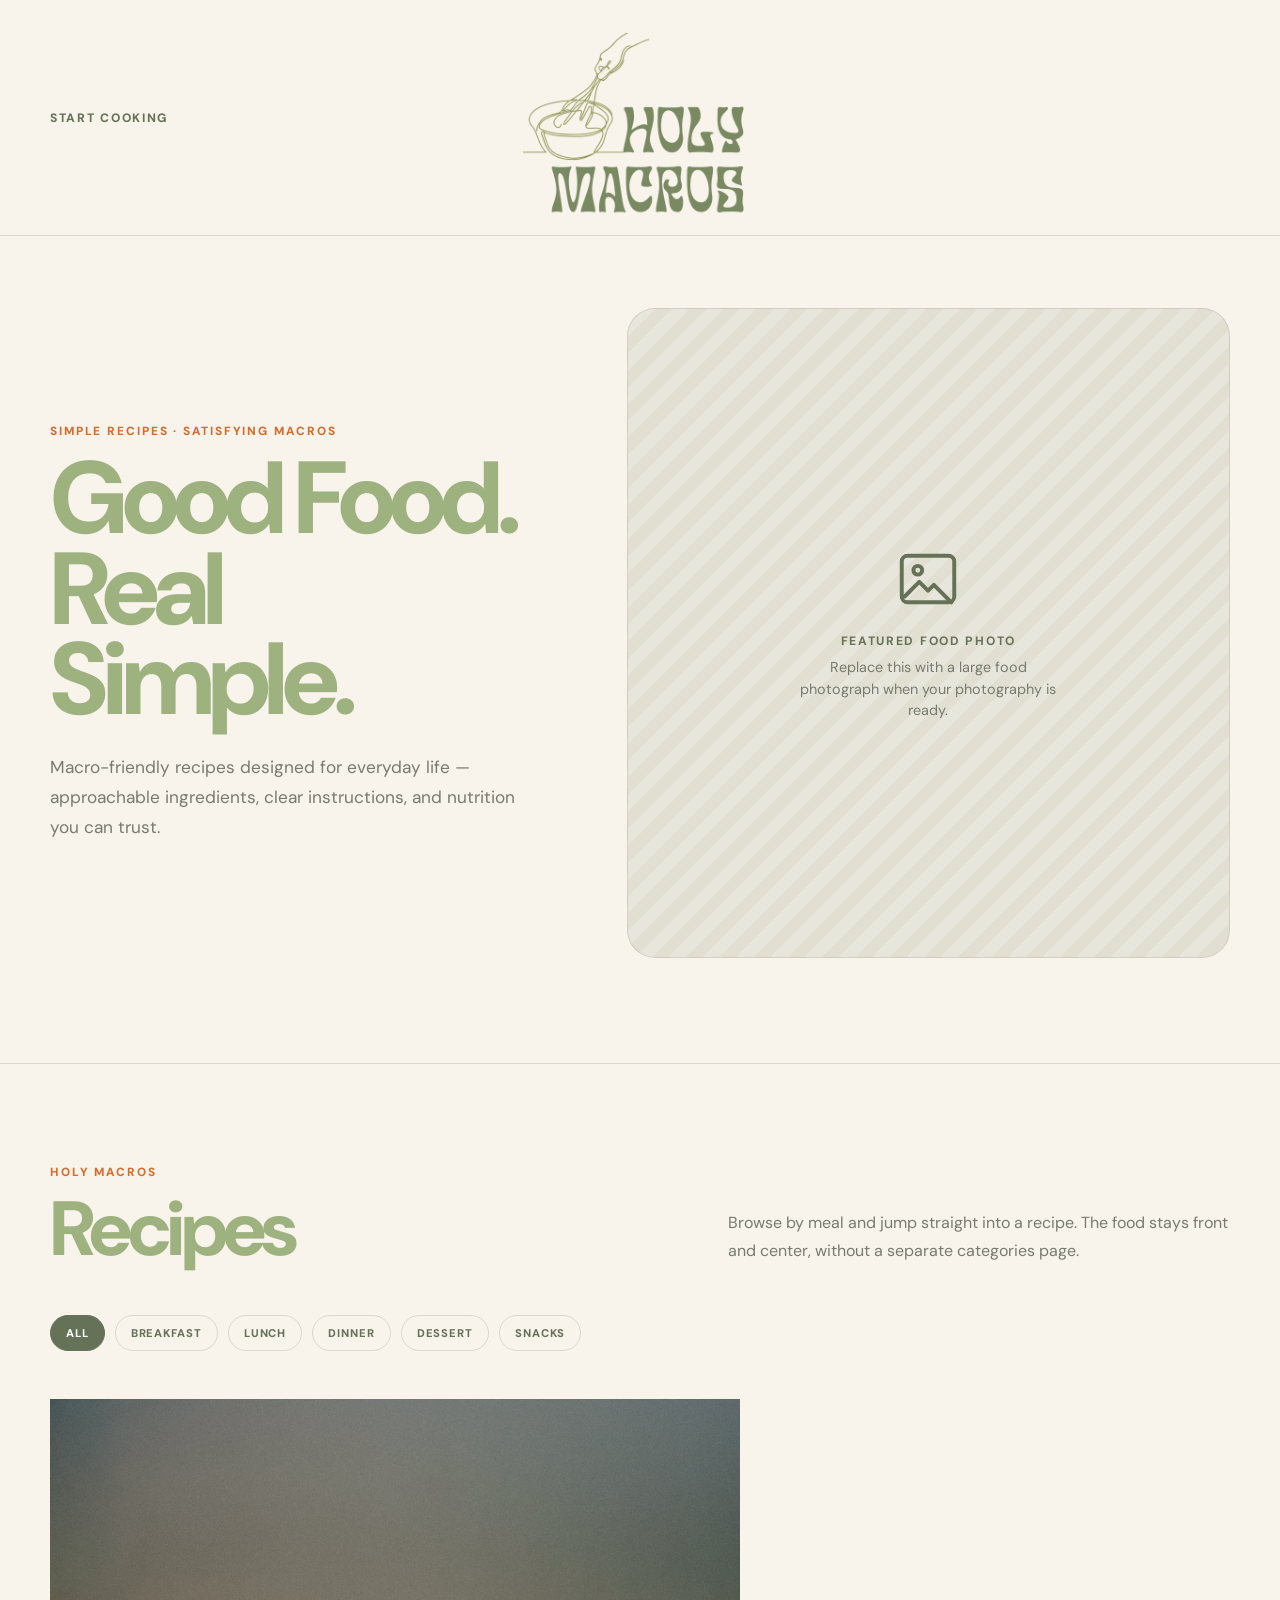
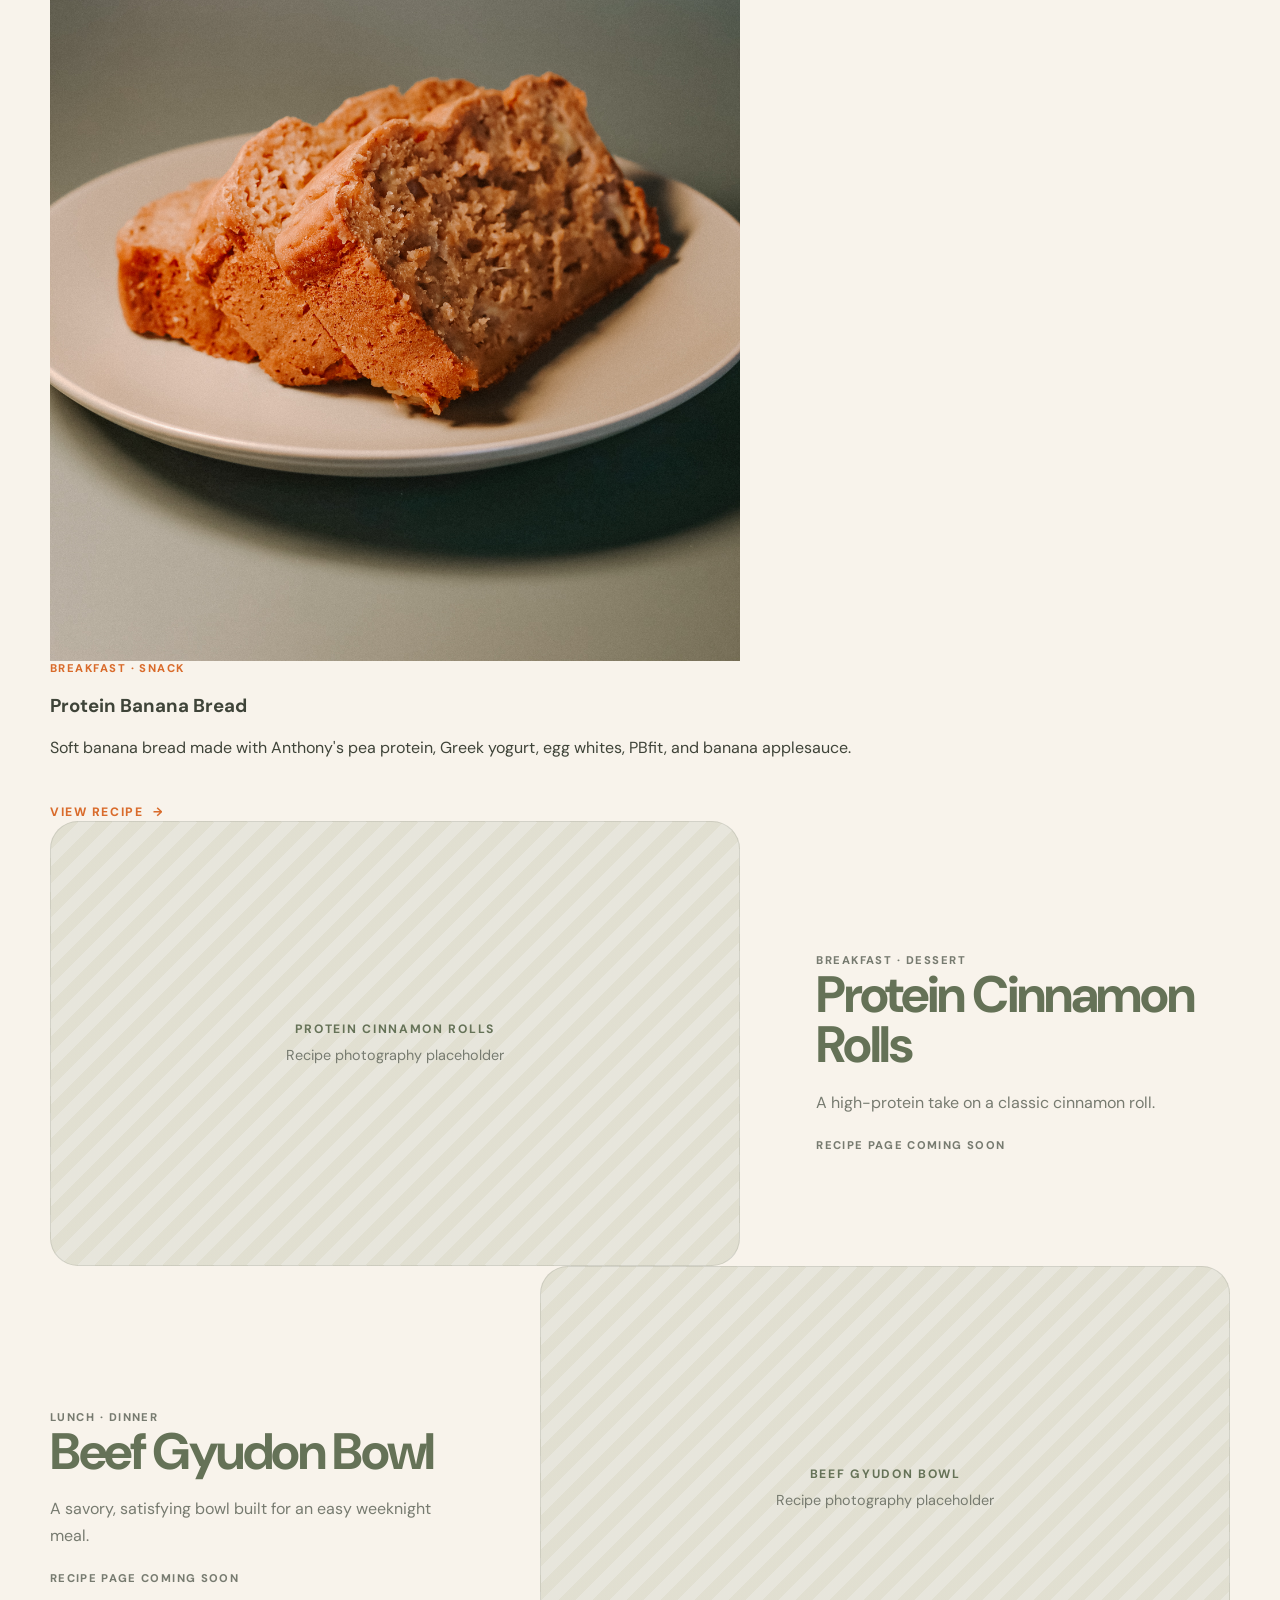
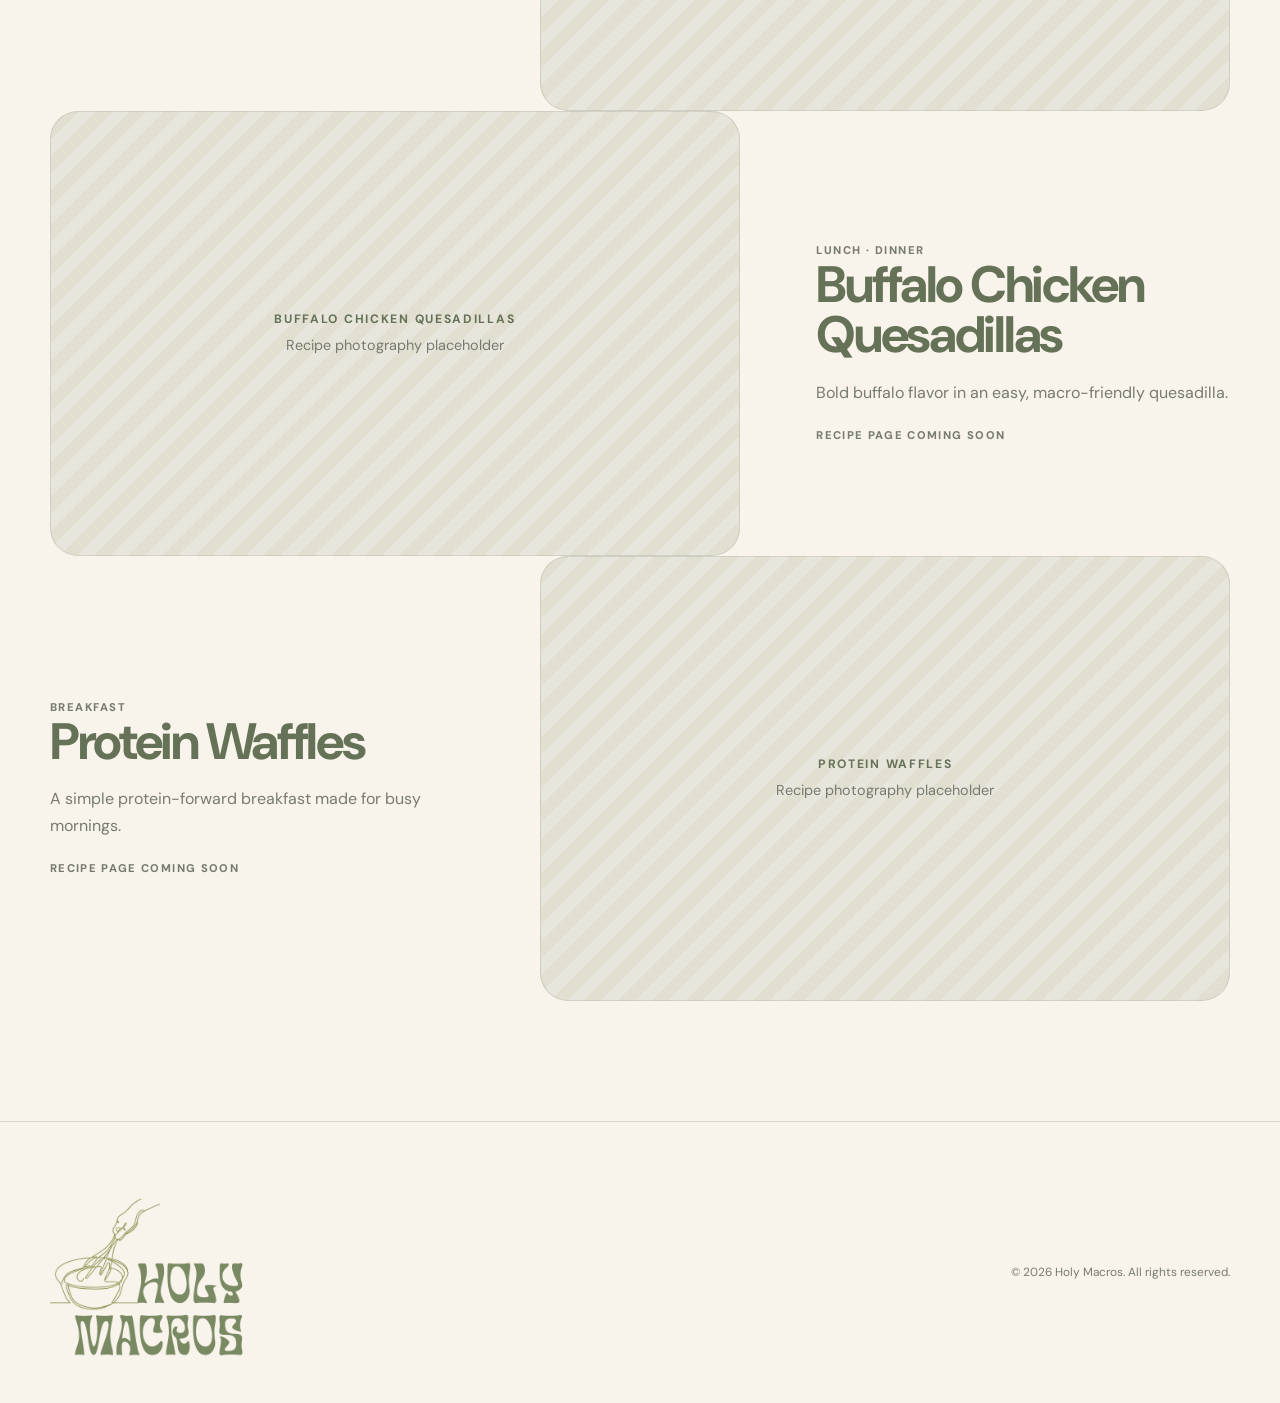
==== commit f15b1dcb: "Update index.html" ====
--- a/index.html
+++ b/index.html
@@ -6,6 +6,8 @@
   <meta name="description" content="Holy Macros — simple, macro-friendly recipes designed for real life.">
   <meta name="theme-color" content="#F8F3EB">
   <title>Holy Macros</title>
+  <link rel="icon" type="image/png" href="assets/favicon.png">
+<link rel="apple-touch-icon" href="assets/favicon.png">
   <link rel="preconnect" href="https://fonts.googleapis.com">
   <link rel="preconnect" href="https://fonts.gstatic.com" crossorigin>
   <link href="https://fonts.googleapis.com/css2?family=DM+Sans:wght@400;500;600;700;800&display=swap" rel="stylesheet">
@@ -80,8 +82,10 @@
 
       <div class="recipe-list">
         <article class="recipe-preview" data-category="breakfast snacks">
-          <div class="photo-placeholder preview-photo" role="img" aria-label="Protein Banana Bread photography placeholder">
-            <div><strong>Protein Banana Bread</strong><span>Recipe photography placeholder</span></div>
+          <img
+  src="assets/banana-bread.jpg"
+  alt="Protein Banana Bread"
+  class="preview-photo">
           </div>
           <div>
             <p class="recipe-meta-line">Breakfast · Snack</p>
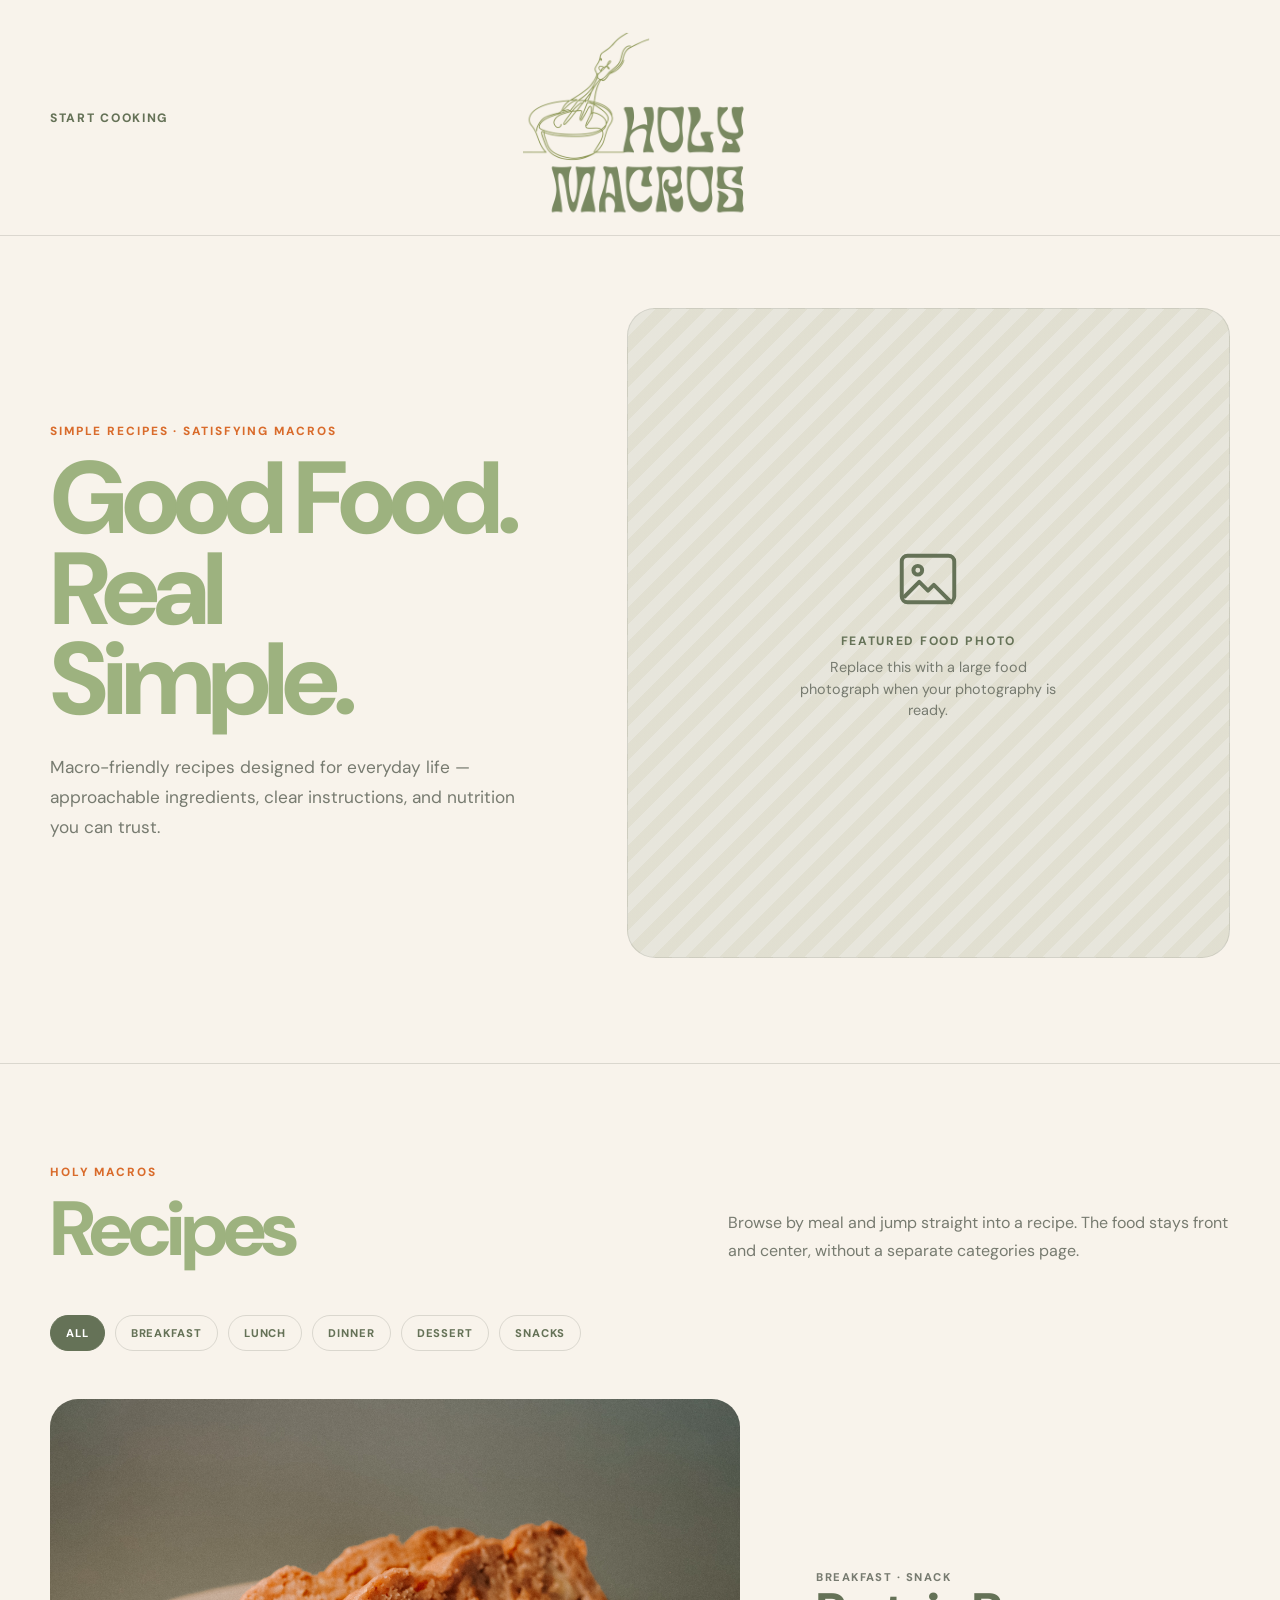
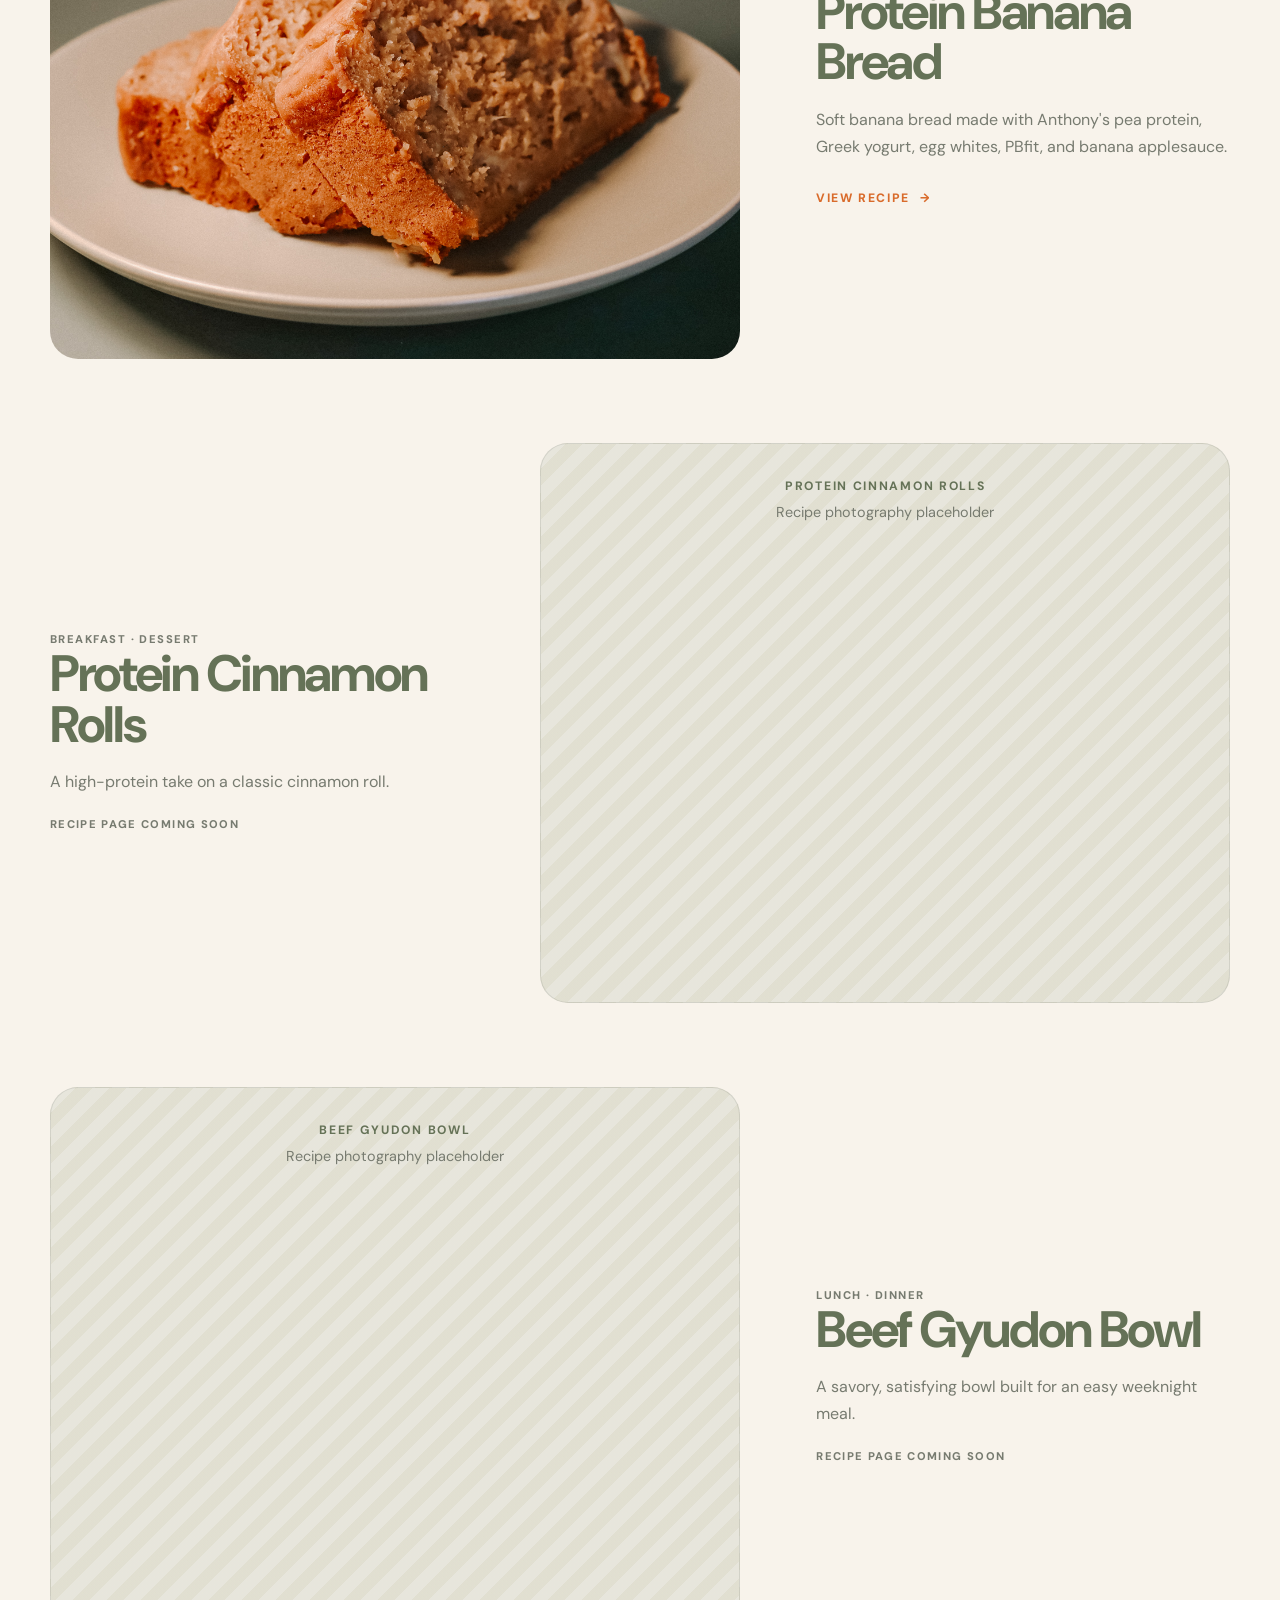
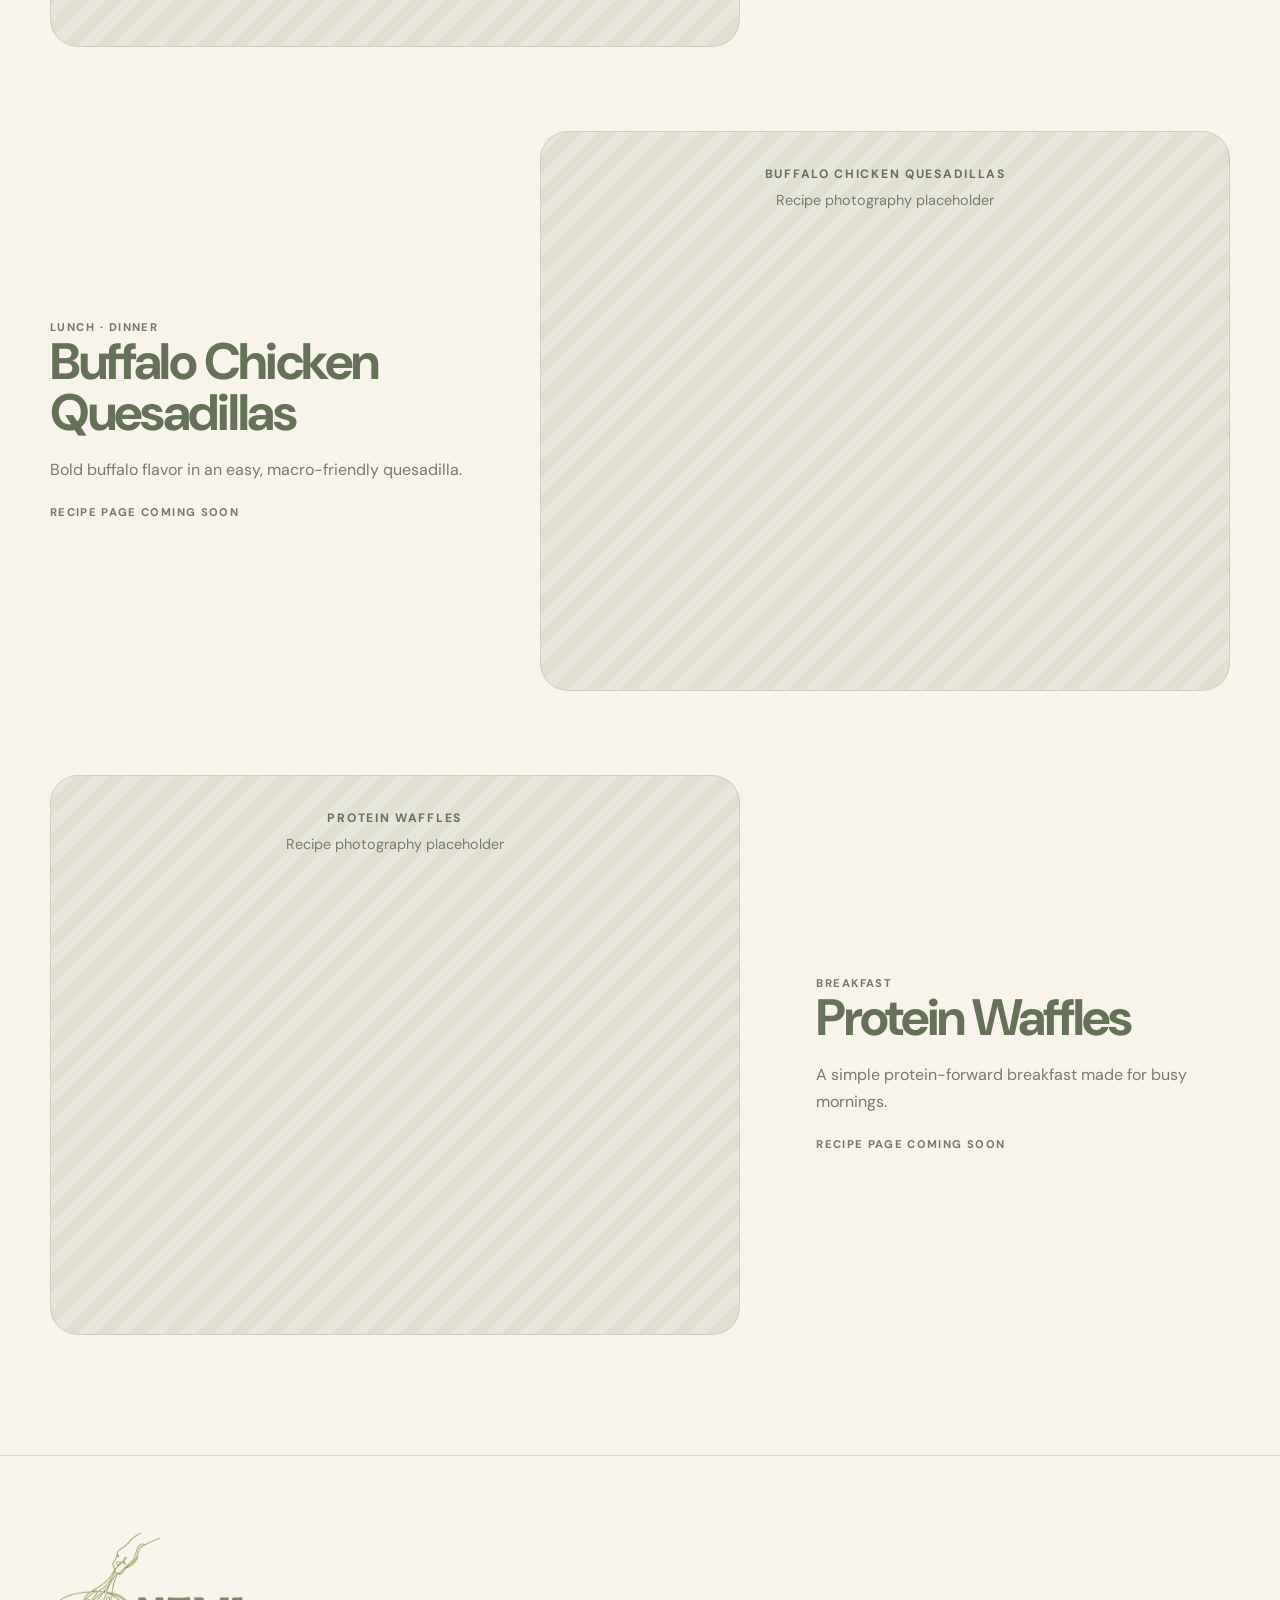
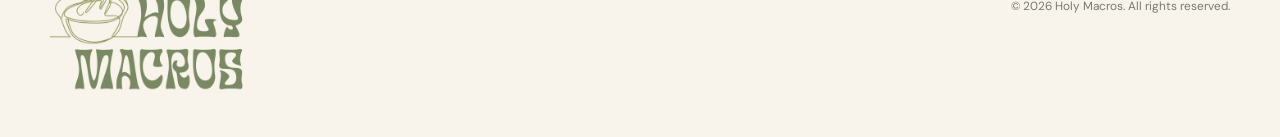
==== commit 1f3e6624: "Update index.html" ====
--- a/index.html
+++ b/index.html
@@ -82,18 +82,20 @@
 
       <div class="recipe-list">
         <article class="recipe-preview" data-category="breakfast snacks">
-          <img
-  src="assets/banana-bread.jpg"
-  alt="Protein Banana Bread"
-  class="preview-photo">
-          </div>
-          <div>
-            <p class="recipe-meta-line">Breakfast · Snack</p>
-            <h3>Protein Banana Bread</h3>
-            <p>Soft banana bread made with Anthony's pea protein, Greek yogurt, egg whites, PBfit, and banana applesauce.</p>
-            <a class="text-cta" href="recipes/protein-banana-bread.html">View Recipe <span aria-hidden="true">→</span></a>
-          </div>
-        </article>
+  <img
+    src="assets/banana-bread.jpg"
+    alt="Protein Banana Bread"
+    class="preview-photo">
+
+  <div>
+    <p class="recipe-meta-line">Breakfast · Snack</p>
+    <h3>Protein Banana Bread</h3>
+    <p>Soft banana bread made with Anthony's pea protein, Greek yogurt, egg whites, PBfit, and banana applesauce.</p>
+    <a class="text-cta" href="recipes/protein-banana-bread.html">
+      View Recipe <span aria-hidden="true">→</span>
+    </a>
+  </div>
+</article>
 
         <article class="recipe-preview" data-category="breakfast dessert">
           <div class="photo-placeholder preview-photo"><div><strong>Protein Cinnamon Rolls</strong><span>Recipe photography placeholder</span></div></div>
--- a/css/style.css
+++ b/css/style.css
@@ -304,9 +304,28 @@
   grid-template-columns: 0.75fr 1.25fr;
 }
 
-.recipe-preview:nth-child(even) .preview-photo { order: 2; }
-
-.preview-photo { min-height: 445px; }
+.recipe-preview:nth-child(even) .preview-photo {
+  order: 2;
+}
+
+.preview-photo {
+  width: 100%;
+  height: 560px;
+  min-height: 560px;
+  object-fit: cover;
+  object-position: center;
+  border-radius: 28px;
+  overflow: hidden;
+  display: block;
+}
+
+.recipe-preview .photo-placeholder.preview-photo {
+  width: 100%;
+  height: 560px;
+  min-height: 560px;
+  border-radius: 28px;
+  overflow: hidden;
+}
 
 .recipe-meta-line {
   margin: 0 0 12px;
@@ -773,6 +792,14 @@
   .recipe-hero-image { min-height: 380px; border-radius: 22px; }
   .recipes-section { padding: 75px 0 90px; }
   .recipe-list { gap: 65px; }
+  .preview-photo,
+  .recipe-preview .photo-placeholder.preview-photo {
+    width: 100%;
+    height: auto;
+    min-height: 0;
+    aspect-ratio: 4 / 5;
+    border-radius: 22px;
+  }
   .recipe-meta-grid,
   .macro-grid,
   .nutrition-grid,
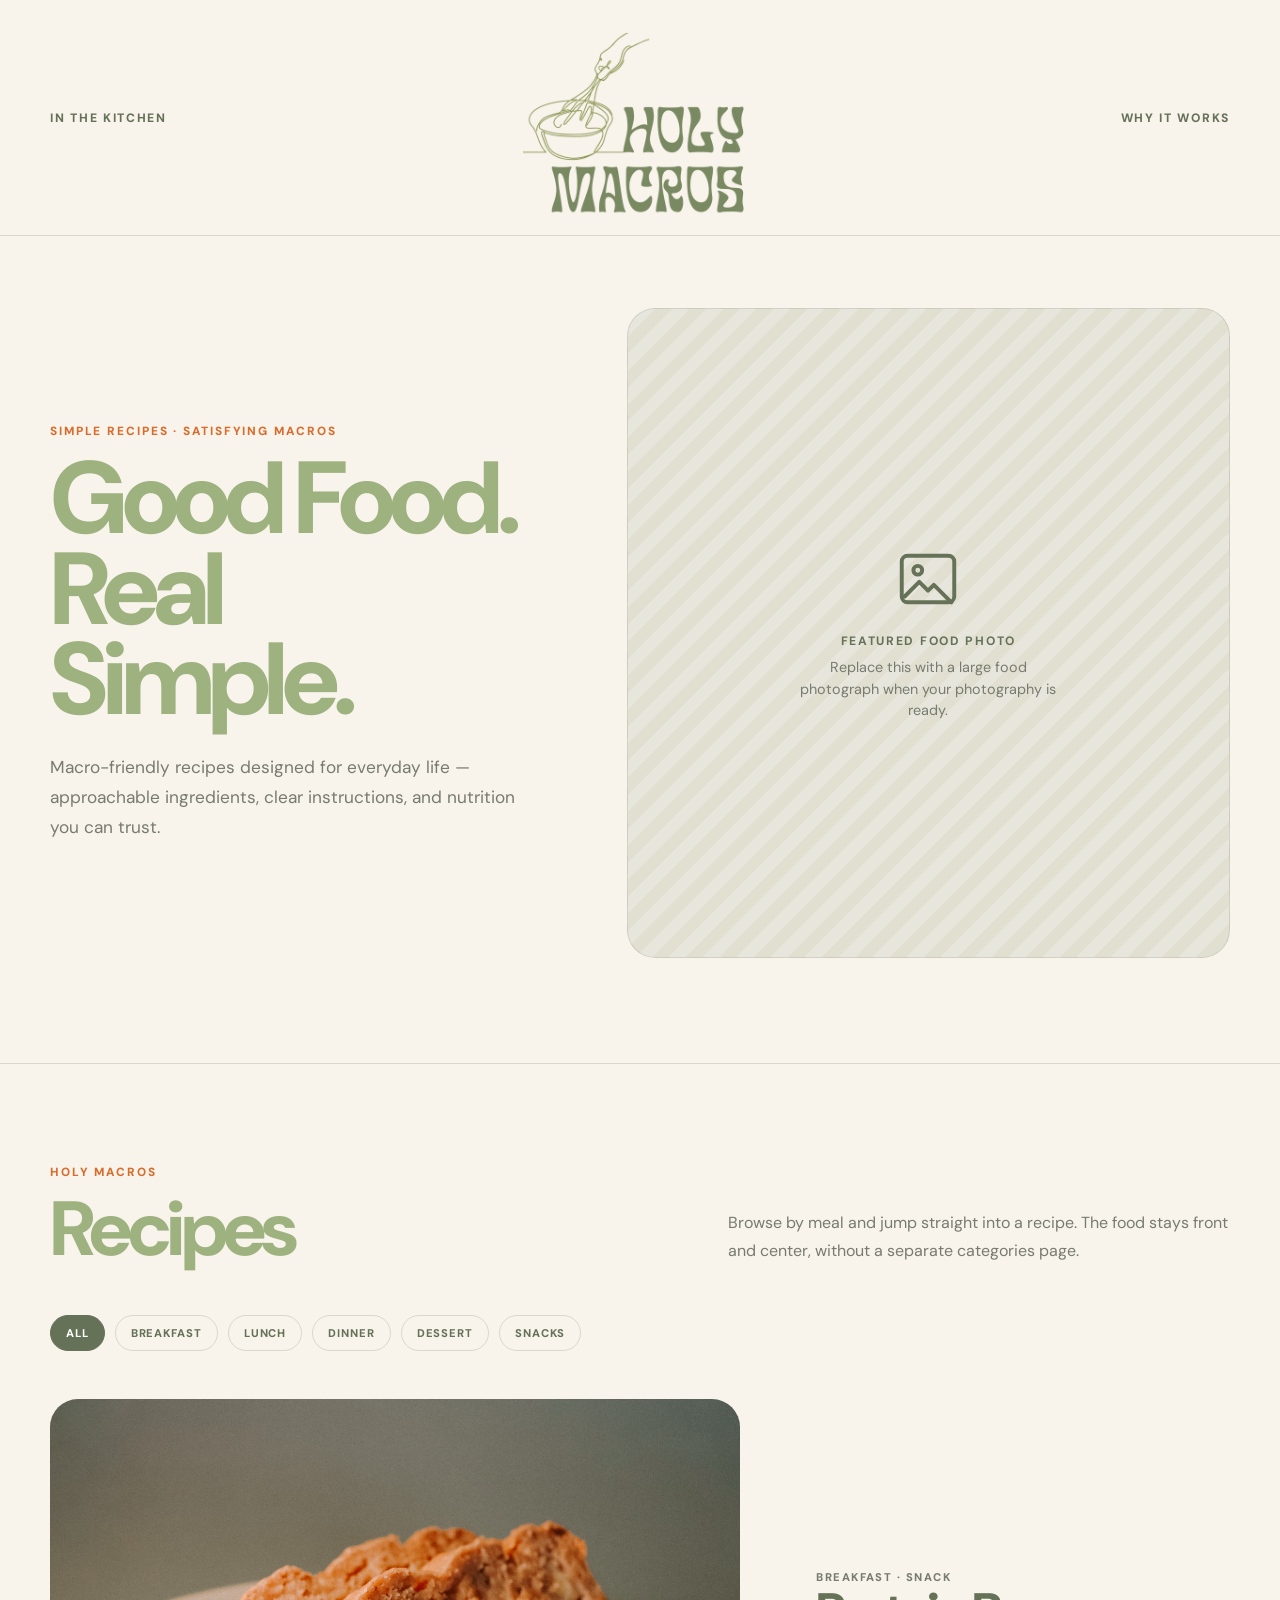
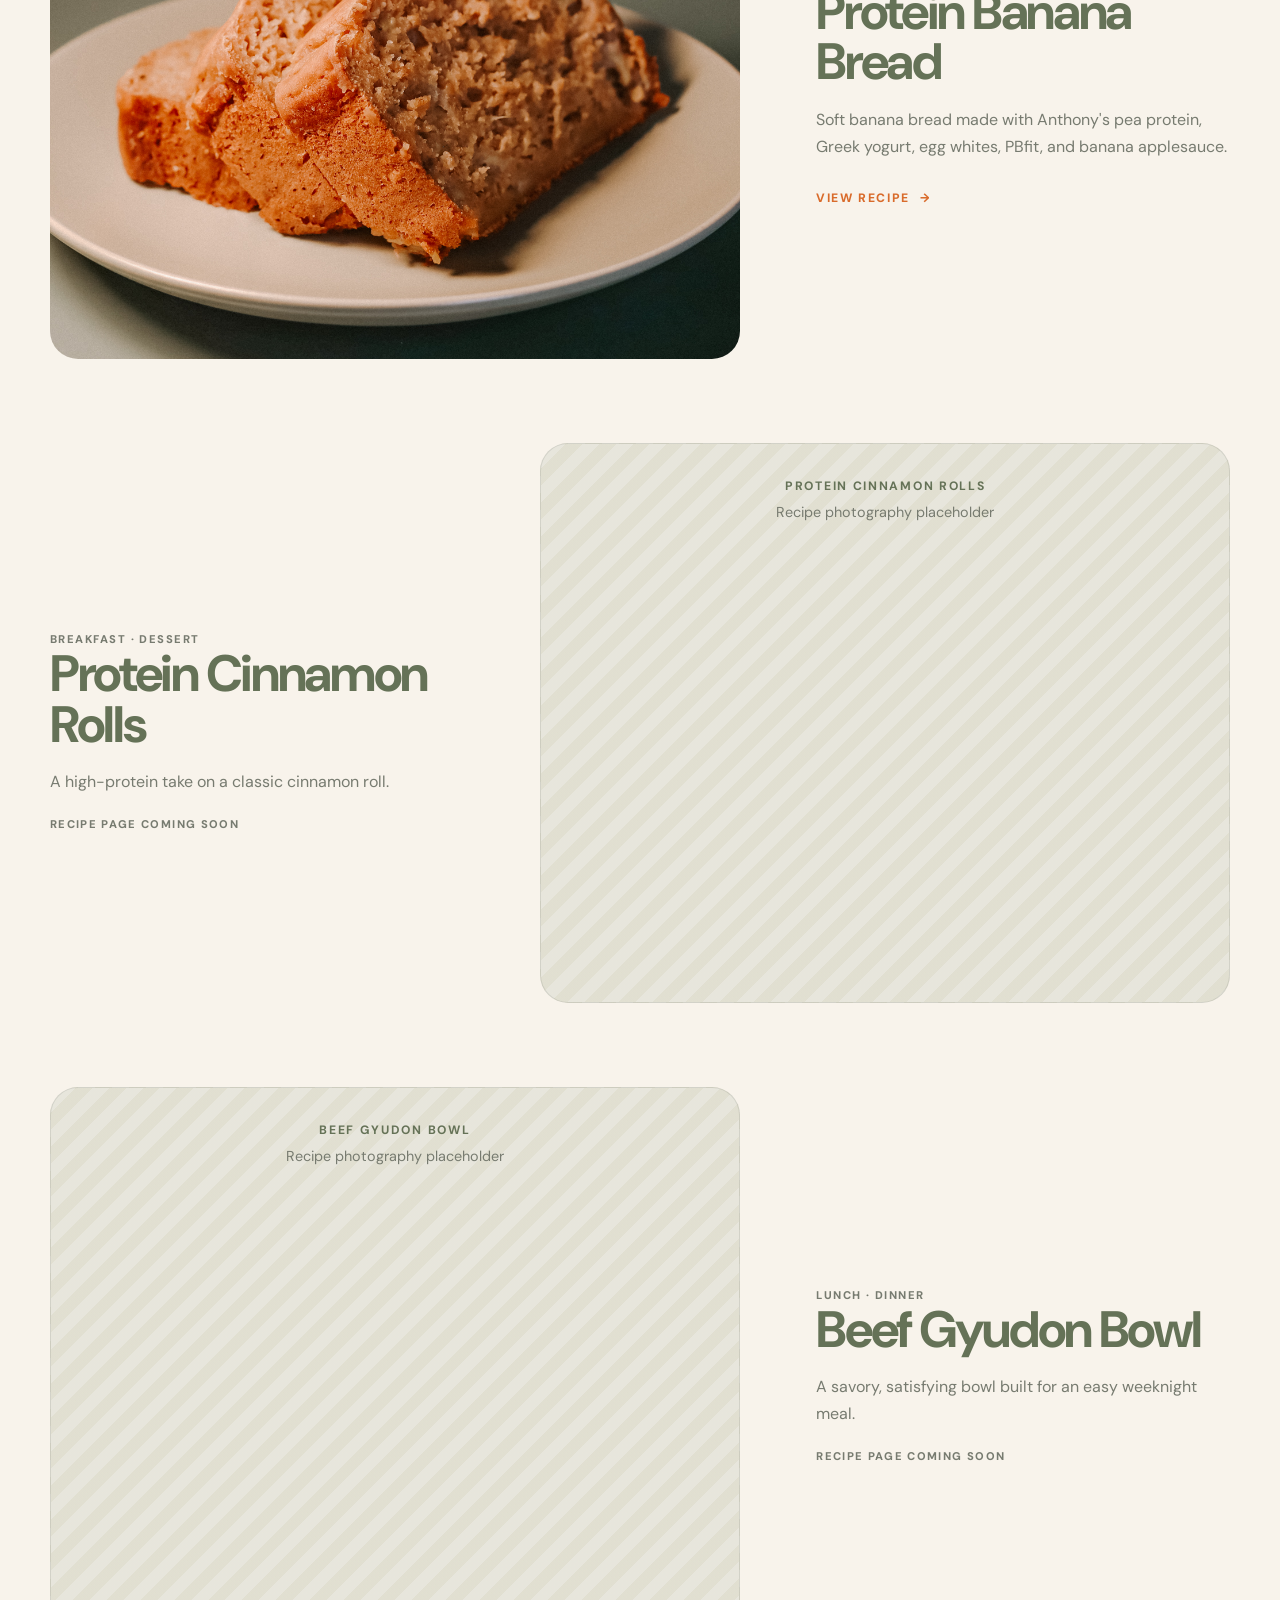
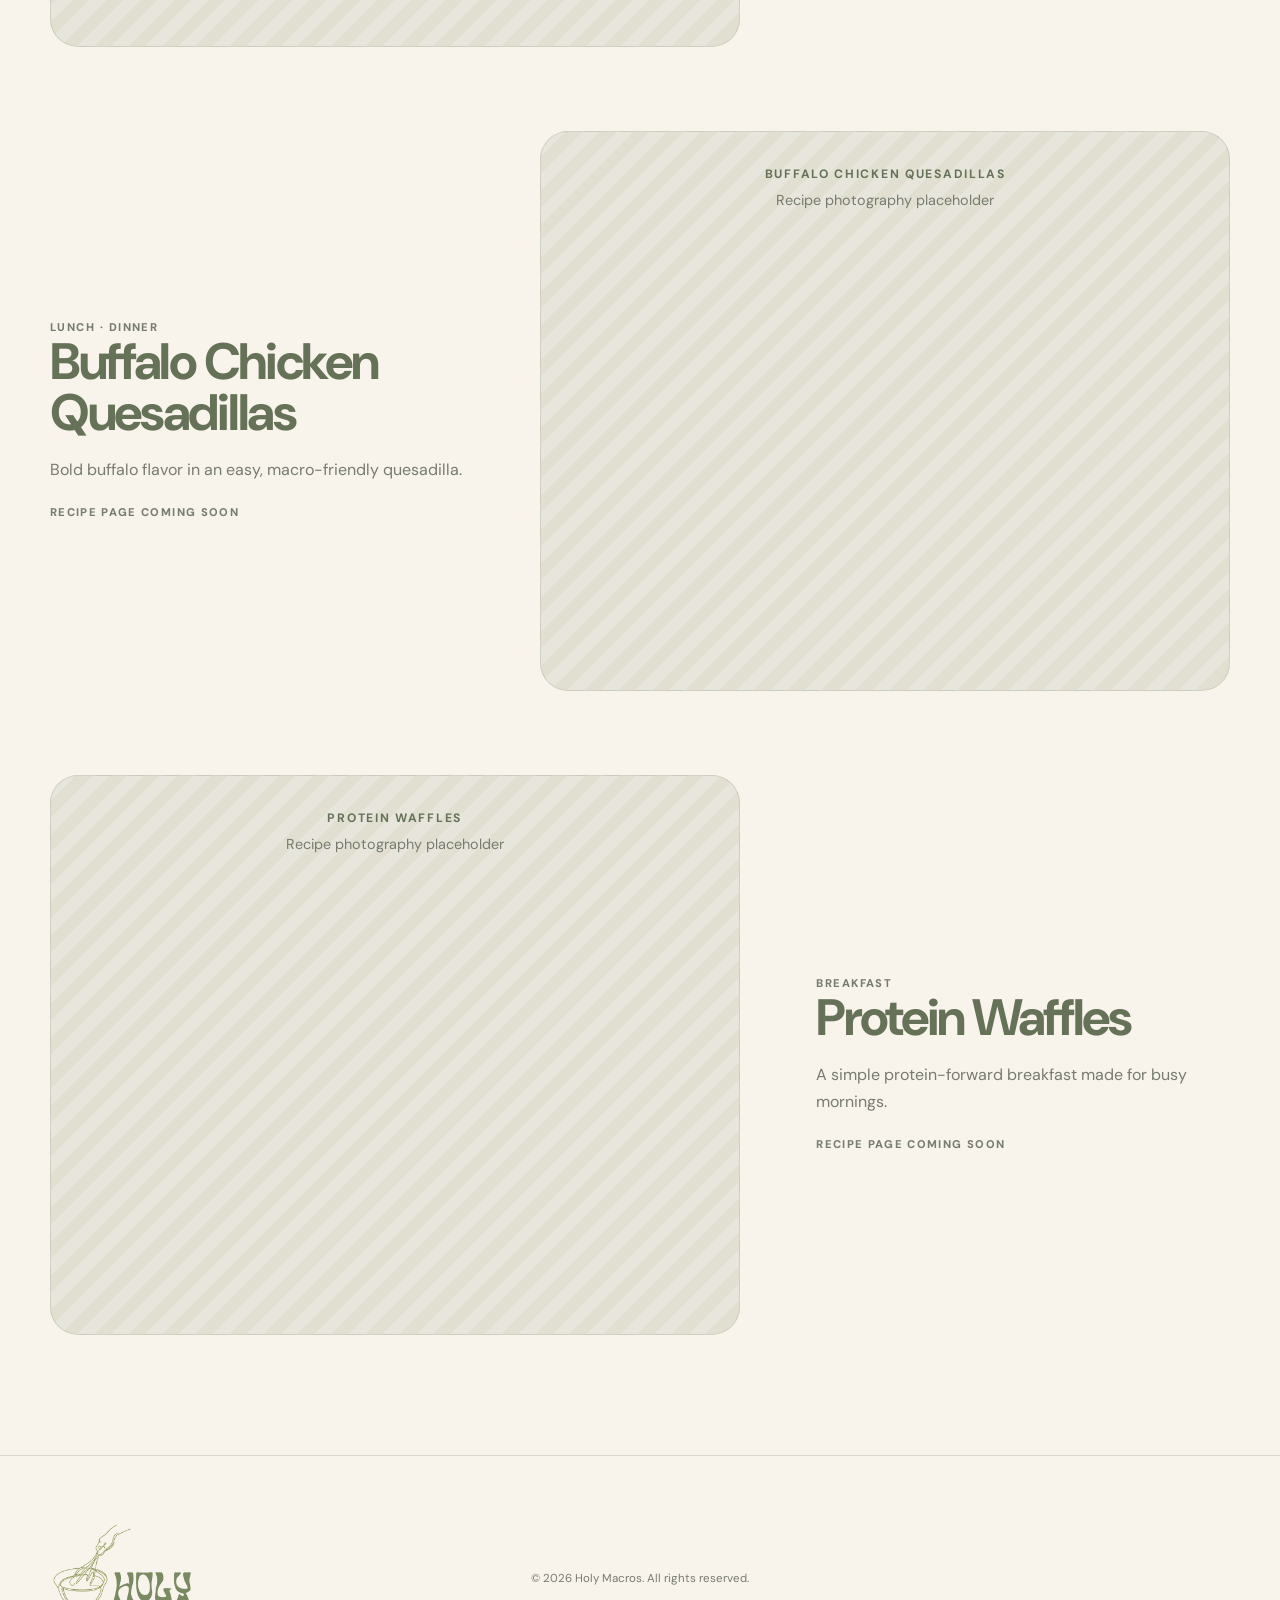
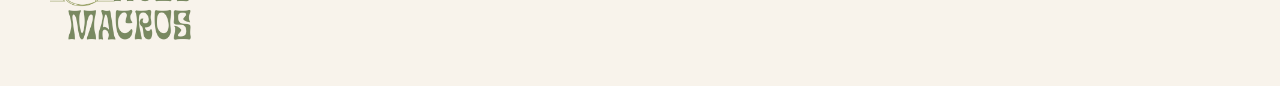
==== commit fcc3ed6f: "Update index.html" ====
--- a/index.html
+++ b/index.html
@@ -14,10 +14,12 @@
   <link rel="stylesheet" href="css/style.css">
 </head>
 <body>
+
 <header class="site-header">
   <div class="container header-inner">
+
     <nav class="site-nav" aria-label="Main navigation">
-      <a href="#recipes">Start Cooking</a>
+      <a href="kitchen.html">In the Kitchen</a>
     </nav>
 
     <a class="brand" href="#top" aria-label="Holy Macros home">
@@ -25,19 +27,25 @@
     </a>
 
     <div class="header-actions">
-     
+      <a class="header-link" href="why-it-works.html">Why It Works</a>
+
       <button class="icon-link mobile-menu-button" type="button" data-menu-button aria-label="Open menu" aria-expanded="false">
-        <svg viewBox="0 0 24 24" aria-hidden="true"><path d="M4 7h16M4 12h16M4 17h16"></path></svg>
+        <svg viewBox="0 0 24 24" aria-hidden="true">
+          <path d="M4 7h16M4 12h16M4 17h16"></path>
+        </svg>
       </button>
     </div>
+
   </div>
 </header>
 
 <div class="mobile-menu" data-mobile-menu aria-hidden="true">
   <button class="mobile-close" data-mobile-close type="button" aria-label="Close menu">×</button>
+
   <nav aria-label="Mobile navigation">
     <a href="#top">Home</a>
-    <a href="#recipes">Recipes</a>
+    <a href="kitchen.html">In the Kitchen</a>
+    <a href="why-it-works.html">Why It Works</a>
   </nav>
 </div>
 
@@ -82,14 +90,20 @@
 
       <div class="recipe-list">
         <article class="recipe-preview" data-category="breakfast snacks">
+  <a href="recipes/protein-banana-bread.html" aria-label="View Protein Banana Bread recipe">
   <img
     src="assets/banana-bread.jpg"
     alt="Protein Banana Bread"
     class="preview-photo">
+</a>
 
   <div>
     <p class="recipe-meta-line">Breakfast · Snack</p>
-    <h3>Protein Banana Bread</h3>
+    <h3>
+  <a href="recipes/protein-banana-bread.html">
+    Protein Banana Bread
+  </a>
+</h3>
     <p>Soft banana bread made with Anthony's pea protein, Greek yogurt, egg whites, PBfit, and banana applesauce.</p>
     <a class="text-cta" href="recipes/protein-banana-bread.html">
       View Recipe <span aria-hidden="true">→</span>
--- a/css/style.css
+++ b/css/style.css
@@ -327,6 +327,7 @@
   overflow: hidden;
 }
 
+
 .recipe-meta-line {
   margin: 0 0 12px;
   color: var(--orange);
@@ -344,6 +345,17 @@
   letter-spacing: -0.045em;
 }
 
+.recipe-preview h3 a {
+  color: inherit;
+  text-decoration: none;
+  transition: color 180ms ease;
+}
+
+.recipe-preview h3 a:hover,
+.recipe-preview h3 a:focus-visible {
+  color: var(--orange);
+}
+
 .recipe-preview p {
   margin: 18px 0 0;
   color: var(--muted);
@@ -394,6 +406,7 @@
 .recipe-meta-grid {
   display: grid;
   grid-template-columns: repeat(3, 1fr);
+  align-items: start;
   gap: 18px;
   margin-top: 30px;
   padding-top: 25px;
@@ -500,12 +513,28 @@
 }
 
 .recipe-hero-media { min-height: 660px; }
+
 .recipe-hero-image {
   width: 100%;
   min-height: 660px;
   max-height: 760px;
   object-fit: cover;
+  object-position: center;
   border-radius: 28px;
+  display: block;
+}
+
+.mobile-recipe-image {
+  display: none;
+}
+
+.desktop-recipe-image {
+  display: block;
+}
+
+#ingredients,
+#nutrition {
+  scroll-margin-top: 125px;
 }
 
 .recipe-facts {
@@ -517,15 +546,24 @@
 .facts-grid {
   display: grid;
   grid-template-columns: repeat(4, 1fr);
-  gap: 25px;
+  gap: 0;
+}
+
+.fact {
+  padding-right: 32px;
 }
 
 .fact small {
   color: var(--orange);
   letter-spacing: 0.12em;
-}
-
-.fact strong { color: var(--green-dark); }
+  margin-bottom: 8px;
+}
+
+.fact strong {
+  display: block;
+  color: var(--green-dark);
+  line-height: 1.35;
+}
 
 .editorial-section { padding: 82px 0; }
 
@@ -722,22 +760,79 @@
 .more-item p { color: var(--muted); line-height: 1.6; }
 
 .site-footer {
-  padding: 48px 0 28px;
+  padding: 48px 0 32px;
   border-top: 1px solid var(--line);
 }
 
 .footer-inner {
+  display: grid;
+  grid-template-columns: 1fr auto 1fr;
+  align-items: center;
+  gap: 32px;
+}
+
+.footer-brand {
+  justify-self: start;
+  display: block;
+}
+
+.footer-logo {
+  width: 150px;
+  height: auto;
+}
+
+.footer-socials {
   display: flex;
-  justify-content: space-between;
-  gap: 30px;
   align-items: center;
-}
-
-.footer-logo { width: 205px; }
+  justify-content: center;
+  gap: 10px;
+}
+
+.social-link {
+  width: 40px;
+  height: 40px;
+  display: grid;
+  place-items: center;
+  border: 1px solid var(--line);
+  border-radius: 50%;
+  color: var(--green-dark);
+  transition:
+    background 180ms ease,
+    color 180ms ease,
+    border-color 180ms ease,
+    transform 180ms ease;
+}
+
+.social-link svg {
+  width: 18px;
+  height: 18px;
+  fill: none;
+  stroke: currentColor;
+  stroke-width: 1.7;
+  stroke-linecap: round;
+  stroke-linejoin: round;
+}
+
+.social-icon-image {
+  width: 18px;
+  height: 18px;
+  display: block;
+  object-fit: contain;
+}
+
+.social-link:hover,
+.social-link:focus-visible {
+  background: var(--green-dark);
+  border-color: var(--green-dark);
+  color: #fff;
+  transform: translateY(-2px);
+}
 
 .copyright {
-  color: var(--muted);
-  font-size: 0.74rem;
+  justify-self: end;
+  color: var(--muted);
+  font-size: 0.72rem;
+  text-align: right;
 }
 
 .toast {
@@ -762,10 +857,25 @@
 }
 
 @media (max-width: 900px) {
-  .header-inner { grid-template-columns: 1fr auto; min-height: 92px; }
-  .site-nav, .header-link { display: none; }
-  .brand { width: 195px; justify-self: start; }
-  .mobile-menu-button { display: grid; }
+  .header-inner {
+    grid-template-columns: 1fr auto;
+    min-height: 86px;
+  }
+
+  .site-nav,
+  .header-link {
+    display: none;
+  }
+
+  .brand {
+    width: 170px;
+    justify-self: start;
+  }
+
+  .mobile-menu-button {
+    display: grid;
+  }
+
   .home-hero-grid,
   .section-heading,
   .recipe-preview,
@@ -775,23 +885,233 @@
   .recipe-content-grid {
     grid-template-columns: 1fr;
   }
-  .recipe-preview:nth-child(even) .preview-photo { order: 0; }
-  .home-hero .photo-placeholder,
-  .recipe-hero-media,
-  .recipe-hero-image { min-height: 500px; }
-  .facts-grid { grid-template-columns: repeat(2, 1fr); }
+
+  .recipe-preview:nth-child(even) .preview-photo {
+    order: 0;
+  }
+
+  .home-hero .photo-placeholder {
+    min-height: 500px;
+  }
+
+  .preview-photo,
+  .recipe-preview .photo-placeholder.preview-photo {
+    width: 100%;
+    height: auto;
+    min-height: 0;
+    aspect-ratio: 4 / 5;
+    border-radius: 24px;
+  }
+
+  .mobile-recipe-image {
+    display: block;
+    width: 100%;
+    height: auto;
+    min-height: 0;
+    max-height: none;
+    aspect-ratio: 4 / 5;
+    object-fit: cover;
+    object-position: center;
+    border-radius: 22px;
+    margin-top: 24px;
+  }
+
+  .desktop-recipe-image {
+    display: none;
+  }
+
+  .recipe-hero-grid {
+    gap: 0;
+  }
+
+  .facts-grid {
+    grid-template-columns: repeat(2, 1fr);
+  }
 }
 
 @media (max-width: 600px) {
-  .container { width: min(calc(100% - 28px), var(--content)); }
-  .home-hero { padding: 48px 0 76px; }
-  .home-hero h1 { font-size: clamp(3.6rem, 17vw, 5rem); }
-  .recipe-hero h1 { font-size: clamp(3.4rem, 16vw, 5rem); }
-  .home-hero .photo-placeholder,
-  .recipe-hero-media,
-  .recipe-hero-image { min-height: 380px; border-radius: 22px; }
-  .recipes-section { padding: 75px 0 90px; }
-  .recipe-list { gap: 65px; }
+  .container {
+    width: min(calc(100% - 28px), var(--content));
+  }
+
+  .site-header .header-inner {
+    min-height: 74px;
+  }
+
+  .brand {
+    width: 135px;
+  }
+
+  .brand img {
+    width: 100%;
+    height: auto;
+  }
+
+  .footer-logo {
+  width: 105px;
+  height: auto;
+  margin: 0 auto;
+}
+
+  .breadcrumb {
+    padding-top: 16px;
+    font-size: 0.7rem;
+  }
+
+  .home-hero {
+    padding: 48px 0 76px;
+  }
+
+  .home-hero h1 {
+    font-size: clamp(3.6rem, 17vw, 5rem);
+  }
+
+  .recipe-hero {
+    padding: 26px 0 44px;
+  }
+
+  .recipe-hero h1 {
+    font-size: clamp(3.4rem, 16vw, 5rem);
+    line-height: 0.92;
+  }
+
+  .recipe-hero-grid {
+    gap: 0;
+  }
+
+  .mobile-recipe-image {
+    margin-top: 20px;
+  }
+
+  .recipe-intro {
+    margin-top: 18px;
+    font-size: 0.98rem;
+    line-height: 1.65;
+  }
+
+  .recipe-meta-grid {
+    grid-template-columns: repeat(3, 1fr);
+    margin-top: 22px;
+    padding-top: 18px;
+    gap: 12px;
+  }
+
+  .recipe-meta-grid small {
+    font-size: 0.61rem;
+  }
+
+  .recipe-meta-grid strong {
+    display: block;
+    font-size: 0.82rem;
+    line-height: 1.25;
+  }
+
+  .macro-card {
+    margin-top: 22px;
+    padding: 18px 0;
+  }
+
+  .macro-heading {
+    margin-bottom: 14px;
+  }
+
+  .macro-grid {
+    grid-template-columns: repeat(2, 1fr);
+    gap: 0;
+  }
+
+  .macro {
+    padding: 13px 14px 13px 0;
+    border-right: 0;
+    border-bottom: 1px solid var(--line);
+  }
+
+  .macro:nth-child(odd) {
+    border-right: 1px solid var(--line);
+  }
+
+  .macro:nth-child(even) {
+    padding-left: 14px;
+  }
+
+  .macro:nth-last-child(-n + 2) {
+    border-bottom: 0;
+  }
+
+  .macro b {
+    font-size: 1.45rem;
+  }
+
+  .recipe-tools {
+    display: grid;
+    grid-template-columns: repeat(2, minmax(0, 1fr));
+    gap: 9px;
+    margin-top: 18px;
+  }
+
+  .recipe-tool {
+    min-height: 42px;
+    justify-content: center;
+    padding: 0 10px;
+    text-align: center;
+    font-size: 0.62rem;
+    letter-spacing: 0.07em;
+  }
+
+  .recipe-tools .recipe-tool:last-child:nth-child(odd) {
+    grid-column: 1 / -1;
+  }
+
+  .recipe-facts {
+    padding: 34px 0;
+  }
+
+  .facts-grid {
+    grid-template-columns: repeat(2, 1fr);
+    gap: 20px 18px;
+  }
+
+  .editorial-section {
+    padding: 52px 0;
+  }
+
+  .editorial-grid {
+    gap: 30px;
+  }
+
+  .recipe-content {
+    padding: 58px 0 66px;
+  }
+
+  .recipe-content-grid {
+    gap: 52px;
+  }
+
+  .recipe-step {
+    grid-template-columns: 42px 1fr;
+  }
+
+  .nutrition-section {
+    padding: 58px 0;
+  }
+
+  .nutrition-grid,
+  .more-grid {
+    grid-template-columns: 1fr;
+  }
+
+  .more-recipes {
+    padding: 58px 0;
+  }
+
+  .recipes-section {
+    padding: 75px 0 90px;
+  }
+
+  .recipe-list {
+    gap: 65px;
+  }
+
   .preview-photo,
   .recipe-preview .photo-placeholder.preview-photo {
     width: 100%;
@@ -800,14 +1120,47 @@
     aspect-ratio: 4 / 5;
     border-radius: 22px;
   }
-  .recipe-meta-grid,
-  .macro-grid,
-  .nutrition-grid,
-  .more-grid { grid-template-columns: 1fr; }
-  .macro { border-right: 0; border-bottom: 1px solid var(--line); padding: 0 0 13px; }
-  .why-grid { grid-template-columns: 1fr; }
-  .recipe-step { grid-template-columns: 42px 1fr; }
-  .footer-inner { display: grid; }
+
+  .why-grid {
+    grid-template-columns: 1fr;
+  }
+
+ .footer-inner {
+  display: flex;
+  flex-direction: column;
+  align-items: center;
+  gap: 15px;
+  text-align: center;
+}
+
+.footer-brand,
+.copyright {
+  justify-self: auto;
+}
+
+.copyright {
+  text-align: center;
+  font-size: 0.68rem;
+}
+
+.social-link {
+  width: 36px;
+  height: 36px;
+}
+
+.social-link svg {
+  width: 16px;
+  height: 16px;
+}
+  .social-icon-image {
+  width: 16px;
+  height: 16px;
+}
+
+  #ingredients,
+  #nutrition {
+    scroll-margin-top: 90px;
+  }
 }
 
 @media print {
